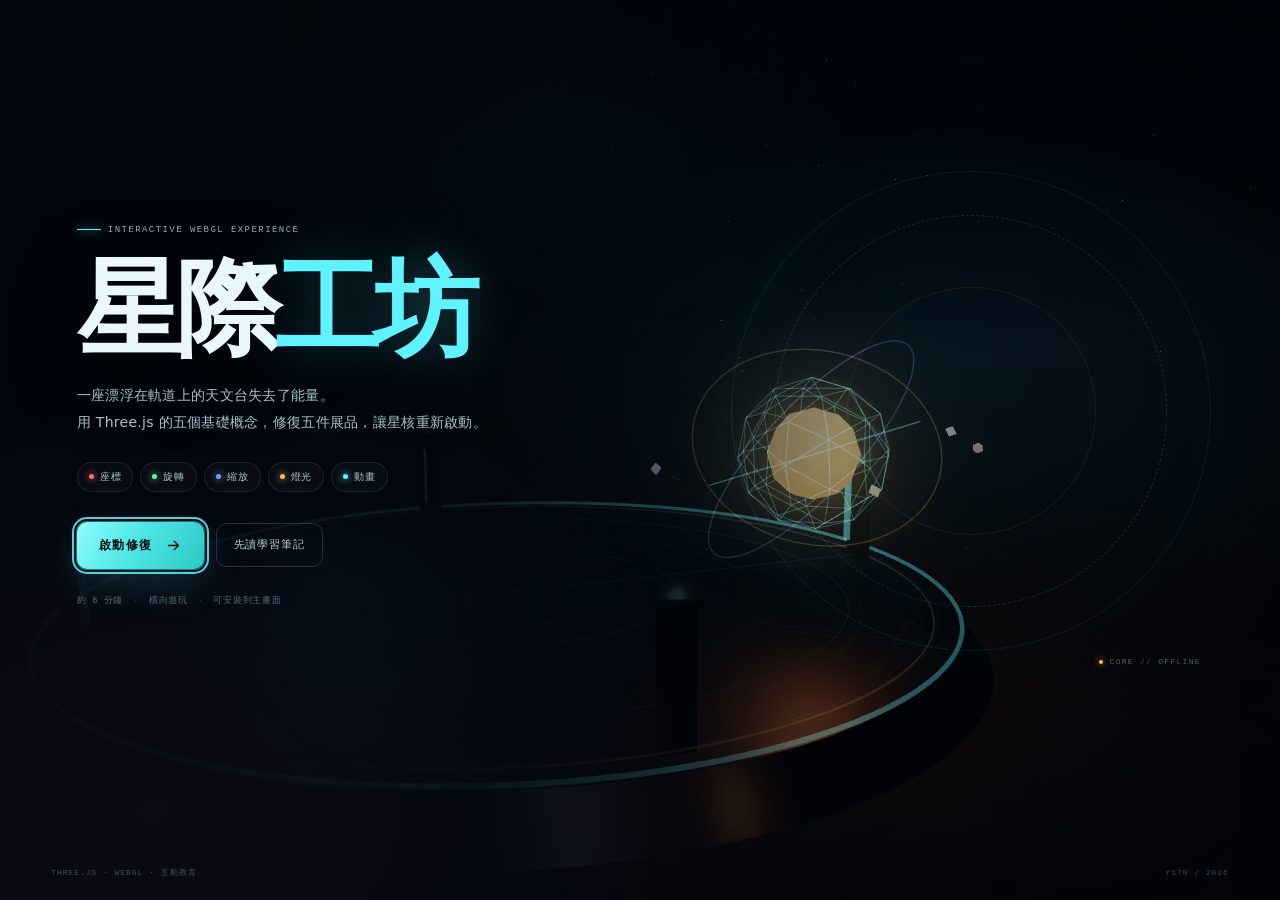
==== index.html @ 24c43111 "feat: deploy Star Forge to AI_GAME" ====
<!DOCTYPE html>
<html lang="zh-Hant">
<head>
  <meta charset="UTF-8" />
  <meta name="viewport" content="width=device-width, initial-scale=1.0, maximum-scale=1.0, user-scalable=no, viewport-fit=cover" />
  <meta name="theme-color" content="#03070e" />
  <meta name="description" content="星際工坊：用 Three.js 修復漂浮天文台的五件展品。一座結合座標、旋轉、縮放、燈光與動畫的 3D 互動教育遊戲。" />
  <meta name="apple-mobile-web-app-capable" content="yes" />
  <meta name="mobile-web-app-capable" content="yes" />
  <meta name="apple-mobile-web-app-status-bar-style" content="black-translucent" />
  <meta name="apple-mobile-web-app-title" content="星際工坊" />
  <meta name="format-detection" content="telephone=no" />
  <title>星際工坊 · Three.js 互動學院</title>
  <link rel="manifest" href="./manifest.webmanifest" />
  <link rel="apple-touch-icon" href="./icons/apple-touch-icon.png" />
  <link rel="icon" href="data:image/svg+xml,%3Csvg xmlns='http://www.w3.org/2000/svg' viewBox='0 0 64 64'%3E%3Cpolygon points='32,4 58,18 58,46 32,60 6,46 6,18' fill='%2307141f' stroke='%235ff3ff' stroke-width='3'/%3E%3Ccircle cx='32' cy='32' r='7' fill='%235ff3ff'/%3E%3C/svg%3E" />
  <link rel="stylesheet" href="./style.css" />
</head>
<body>
  <div id="app">
    <canvas id="scene" aria-label="Three.js 3D 互動場景"></canvas>
    <div class="ambient-vignette" aria-hidden="true"></div>
    <div class="ambient-grid" aria-hidden="true"></div>

    <header class="topbar" id="topbar">
      <div class="brand" aria-label="星際工坊">
        <span class="brand-mark" aria-hidden="true"><i></i><b></b></span>
        <span class="brand-copy">
          <span class="brand-kicker">THREE.JS ACADEMY</span>
          <strong>星際工坊</strong>
        </span>
      </div>

      <ol class="progress" id="progress" aria-label="修復進度"></ol>

      <div class="top-actions">
        <button class="icon-btn fullscreen-btn" id="fullscreenBtn" type="button" aria-label="進入全螢幕">
          <svg viewBox="0 0 24 24" aria-hidden="true"><path d="M8 3H3v5M16 3h5v5M8 21H3v-5M21 16v5h-5"/></svg>
          <span>全螢幕</span>
        </button>
        <button class="icon-btn install-btn" id="installBtn" type="button" aria-label="安裝到主畫面">
          <svg viewBox="0 0 24 24" aria-hidden="true"><path d="M12 3v12M8 11l4 4 4-4M5 20h14"/></svg>
          <span>安裝</span>
        </button>
        <button class="icon-btn" id="notebookBtn" type="button" aria-label="打開學習筆記">
          <svg viewBox="0 0 24 24" aria-hidden="true"><path d="M5 4.8A1.8 1.8 0 0 1 6.8 3H19v18H6.8A1.8 1.8 0 0 1 5 19.2V4.8Z"/><path d="M8 7h7M8 11h7M8 15h4"/></svg>
          <span>學習筆記</span>
        </button>
        <button class="icon-btn" id="soundBtn" type="button" aria-label="關閉音效" aria-pressed="true">
          <svg class="sound-on" viewBox="0 0 24 24" aria-hidden="true"><path d="M4 9.5v5h3.5L12 18V6L7.5 9.5H4Z"/><path d="M15.5 8.5a5 5 0 0 1 0 7M18 6a8.5 8.5 0 0 1 0 12"/></svg>
          <svg class="sound-off" viewBox="0 0 24 24" aria-hidden="true"><path d="M4 9.5v5h3.5L12 18V6L7.5 9.5H4Z"/><path d="m16 9 5 5M21 9l-5 5"/></svg>
          <span>音效</span>
        </button>
      </div>
    </header>

    <main class="hud" id="hud">
      <section class="mission panel" id="missionCard" aria-labelledby="missionTitle">
        <div class="mission-top">
          <span class="eyebrow"><b id="levelNumber">01</b> <i>/ 05</i> · <span id="levelTag">座標</span></span>
          <span class="target-badge" id="targetBadge"><i></i> 全息泊位</span>
        </div>
        <h1 id="missionTitle">星核歸位</h1>
        <p class="mission-objective" id="missionObjective"></p>
        <div class="hint-box">
          <span class="hint-icon" aria-hidden="true">?</span>
          <p id="missionHint"></p>
        </div>
        <div class="mission-extra" id="missionExtra"></div>
        <div class="meter-block">
          <div class="meter-label">
            <span id="meterLabel">泊位對準</span>
            <strong id="meterValue">0%</strong>
          </div>
          <div class="meter" id="meter" role="progressbar" aria-valuemin="0" aria-valuemax="100" aria-valuenow="0" aria-label="關卡進度">
            <span id="meterFill"></span>
          </div>
          <div class="meter-foot">
            <span id="meterFoot">調整右側控制台</span>
            <span class="live-dot"><i></i> LIVE</span>
          </div>
        </div>
      </section>

      <aside class="console panel" id="controlCard" aria-labelledby="consoleTitle">
        <div class="console-head">
          <div>
            <span class="eyebrow">LIVE CONSOLE</span>
            <h2 id="consoleTitle">姿態控制</h2>
          </div>
          <span class="console-status"><i></i> 即時同步</span>
        </div>
        <div class="sliders" id="sliders"></div>
        <div class="level-extra" id="levelExtra"></div>
        <div class="console-foot">
          <button class="text-btn" id="resetLevel" type="button">
            <svg viewBox="0 0 24 24" aria-hidden="true"><path d="M4 10a8 8 0 1 1 2.3 7.1M4 4v6h6"/></svg>
            重設本關
          </button>
          <span class="camera-note">拖曳環視 · 滾輪縮放</span>
          <button class="code-toggle" id="codeToggle" type="button" aria-expanded="false">
            <span>&lt;/&gt;</span> 即時程式碼
          </button>
        </div>
      </aside>

      <div class="code-backdrop" id="codeBackdrop" aria-hidden="true"></div>

      <section class="code-dock" id="codeDock" aria-label="即時 Three.js 程式碼">
        <header>
          <div class="code-title">
            <span class="code-led" aria-hidden="true"></span>
            <span>LIVE CODE</span>
            <em id="codeFile">level-01.js</em>
          </div>
          <div class="code-actions">
            <button class="copy-btn" id="copyCode" type="button" aria-label="複製程式碼">
              <svg viewBox="0 0 24 24" aria-hidden="true"><rect x="8" y="8" width="11" height="11" rx="2"/><path d="M16 8V6a2 2 0 0 0-2-2H6a2 2 0 0 0-2 2v8a2 2 0 0 0 2 2h2"/></svg>
              <span>複製</span>
            </button>
            <button class="copy-btn code-close" id="closeCode" type="button" aria-label="關閉程式碼面板">關閉</button>
          </div>
        </header>
        <pre><code id="codeBlock"></code></pre>
      </section>
    </main>

    <div class="toast" id="toast" role="status" aria-live="polite"></div>

    <div class="overlay intro-overlay" id="introOverlay">
      <div class="intro-grid">
        <div class="intro-copy">
          <span class="eyebrow intro-kicker"><i></i> INTERACTIVE WEBGL EXPERIENCE</span>
          <h1>星際<span>工坊</span></h1>
          <p class="intro-lede">一座漂浮在軌道上的天文台失去了能量。<br />用 Three.js 的五個基礎概念，修復五件展品，讓星核重新啟動。</p>
          <div class="curriculum" aria-label="學習主題">
            <span><i style="--c:#ff6b6b"></i>座標</span>
            <span><i style="--c:#63f5a6"></i>旋轉</span>
            <span><i style="--c:#6f9dff"></i>縮放</span>
            <span><i style="--c:#ffb45c"></i>燈光</span>
            <span><i style="--c:#5ff3ff"></i>動畫</span>
          </div>
          <div class="intro-actions">
            <button class="primary-btn" id="startBtn" type="button">
              <span>啟動修復</span>
              <svg viewBox="0 0 24 24" aria-hidden="true"><path d="M5 12h14M13 6l6 6-6 6"/></svg>
            </button>
            <button class="ghost-btn" id="introNotebookBtn" type="button">先讀學習筆記</button>
            <button class="ghost-btn install-intro" id="installIntroBtn" type="button">安裝到主畫面</button>
          </div>
          <div class="intro-meta">
            <span>約 8 分鐘</span>
            <span>橫向遊玩</span>
            <span>可安裝到主畫面</span>
          </div>
        </div>
        <div class="intro-visual" aria-hidden="true">
          <div class="scan-ring"></div>
          <div class="visual-tag"><i></i> CORE // OFFLINE</div>
        </div>
      </div>
      <footer class="intro-footer">
        <span>THREE.JS · WEBGL · 互動教育</span>
        <span>r170 / 2026</span>
      </footer>
    </div>

    <div class="ios-choice" id="iosChoice" hidden>
      <div class="ios-choice-card panel" role="dialog" aria-modal="true" aria-labelledby="iosChoiceTitle">
        <button class="close-btn ios-choice-close" id="choiceClose" type="button" aria-label="關閉選擇視窗">
          <svg viewBox="0 0 24 24" aria-hidden="true"><path d="m6 6 12 12M18 6 6 18"/></svg>
        </button>
        <span class="eyebrow">iPHONE / iPAD</span>
        <h2 id="iosChoiceTitle">選擇遊玩方式</h2>
        <p class="ios-choice-lede">加入主畫面可獲得全螢幕沉浸體驗；繼續用瀏覽器則會保留 Safari 工具列。</p>

        <div class="ios-choice-options" id="choiceOptions">
          <button class="ios-choice-option primary" id="choiceInstall" type="button">
            <span class="choice-icon" aria-hidden="true">
              <svg viewBox="0 0 24 24"><rect x="4" y="3" width="16" height="18" rx="3"/><path d="M12 8v7M8.5 11.5 12 15l3.5-3.5M8 18h8"/></svg>
            </span>
            <span class="choice-copy"><b>加入主畫面</b><em>全螢幕、沉浸式（推薦）</em></span>
            <span class="choice-arrow" aria-hidden="true">→</span>
          </button>
          <button class="ios-choice-option" id="choiceBrowser" type="button">
            <span class="choice-icon" aria-hidden="true">
              <svg viewBox="0 0 24 24"><rect x="3" y="4" width="18" height="16" rx="3"/><path d="M3 9h18M7 6.5h.01M10 6.5h.01"/></svg>
            </span>
            <span class="choice-copy"><b>繼續用瀏覽器遊玩</b><em>立即開始，但會保留 Safari 工具列</em></span>
            <span class="choice-arrow" aria-hidden="true">→</span>
          </button>
        </div>

        <div class="ios-choice-steps" id="choiceSteps" hidden>
          <h3>加入主畫面 · 3 個步驟</h3>
          <ol>
            <li><span>1</span><p>在 Safari 點「分享」圖示（方框向上箭頭）。</p></li>
            <li><span>2</span><p>在選單中選擇「加入主畫面」。</p></li>
            <li><span>3</span><p>點「加入」，關閉此分頁，從主畫面啟動星際工坊。</p></li>
          </ol>
          <p class="ios-choice-note" id="choiceBrowserNote">從主畫面啟動後就是全螢幕，不會顯示網址列或分頁列。</p>
          <div class="ios-choice-actions">
            <button class="ghost-btn" id="choiceStepsBack" type="button">返回</button>
            <button class="primary-btn" id="choiceBrowserFromSteps" type="button">
              <span>先繼續瀏覽器遊玩</span>
              <svg viewBox="0 0 24 24" aria-hidden="true"><path d="M5 12h14M13 6l6 6-6 6"/></svg>
            </button>
          </div>
        </div>
      </div>
    </div>

    <div class="overlay complete-overlay" id="completeOverlay" hidden>
      <div class="complete-card panel" role="dialog" aria-modal="true" aria-labelledby="completeTitle">
        <div class="complete-top">
          <span class="eyebrow" id="completeEyebrow">EXHIBIT 01 / RESTORED</span>
          <span class="stamp">RESTORED</span>
        </div>
        <div class="complete-icon" aria-hidden="true">
          <svg viewBox="0 0 48 48"><circle cx="24" cy="24" r="20"/><path d="m15 24 6.5 6.5L34 17"/></svg>
        </div>
        <h2 id="completeTitle">星核歸位</h2>
        <p class="complete-summary" id="completeSummary"></p>
        <div class="lesson">
          <span class="eyebrow">你剛剛學會</span>
          <h3 id="lessonTitle"></h3>
          <p id="lessonBody"></p>
          <pre class="lesson-code"><code id="lessonCode"></code></pre>
          <ul class="lesson-points" id="lessonPoints"></ul>
        </div>
        <div class="complete-actions">
          <button class="primary-btn" id="nextLevelBtn" type="button">
            <span>下一關</span>
            <svg viewBox="0 0 24 24" aria-hidden="true"><path d="M5 12h14M13 6l6 6-6 6"/></svg>
          </button>
          <span id="nextHint"></span>
        </div>
      </div>
    </div>

    <div class="overlay finale-overlay" id="finaleOverlay" hidden>
      <div class="finale-grid">
        <div class="finale-copy">
          <span class="eyebrow"><i></i> OBSERVATORY ONLINE</span>
          <h2>天文台<br /><em>重新啟動</em></h2>
          <p>五件展品歸位，星核再次運轉。你已經走過 Three.js 的核心基礎：用數字描述空間，用光線讓它被看見，再用時間讓它活起來。</p>
          <div class="finale-stats">
            <div><b>5 / 5</b><span>展品修復</span></div>
            <div><b id="finaleTime">8:00</b><span>探索用時</span></div>
            <div><b>∞</b><span>延伸可能</span></div>
          </div>
          <ul class="finale-list">
            <li><i style="--c:#ff6b6b"></i><span>座標</span><code>position.set()</code></li>
            <li><i style="--c:#63f5a6"></i><span>旋轉</span><code>rotation.x / y</code></li>
            <li><i style="--c:#6f9dff"></i><span>縮放</span><code>scale.set()</code></li>
            <li><i style="--c:#ffb45c"></i><span>燈光</span><code>intensity</code></li>
            <li><i style="--c:#5ff3ff"></i><span>動畫</span><code>getElapsedTime()</code></li>
          </ul>
          <div class="finale-actions">
            <button class="primary-btn" id="exploreBtn" type="button">
              <span>自由環視</span>
              <svg viewBox="0 0 24 24" aria-hidden="true"><path d="M5 12h14M13 6l6 6-6 6"/></svg>
            </button>
            <button class="ghost-btn" id="finaleNotebookBtn" type="button">打開學習筆記</button>
            <button class="text-btn" id="restartBtn" type="button">重新探索</button>
          </div>
        </div>
        <div class="finale-visual" aria-hidden="true">
          <div class="finale-ring"></div>
          <div class="visual-tag"><i></i> ALL SYSTEMS NOMINAL</div>
        </div>
      </div>
    </div>

    <div class="finale-bar" id="finaleBar" hidden>
      <span><i></i> OBSERVATORY ONLINE</span>
      <div>
        <button class="icon-btn" id="finaleNotebookBtn2" type="button" aria-label="打開學習筆記">
          <svg viewBox="0 0 24 24" aria-hidden="true"><path d="M5 4.8A1.8 1.8 0 0 1 6.8 3H19v18H6.8A1.8 1.8 0 0 1 5 19.2V4.8Z"/><path d="M8 7h7M8 11h7M8 15h4"/></svg>
          <span>學習筆記</span>
        </button>
        <button class="icon-btn" id="finaleRestart" type="button" aria-label="重新探索">
          <svg viewBox="0 0 24 24" aria-hidden="true"><path d="M4 10a8 8 0 1 1 2.3 7.1M4 4v6h6"/></svg>
          <span>重新探索</span>
        </button>
      </div>
    </div>

    <div class="modal-backdrop" id="notebookModal" hidden>
      <section class="notebook" role="dialog" aria-modal="true" aria-labelledby="notebookTitle">
        <header class="notebook-head">
          <div>
            <span class="eyebrow">FIELD NOTES · THREE.JS r170</span>
            <h2 id="notebookTitle">學習筆記</h2>
            <p>五個基礎概念，對應五件展品。改一個數字，整個世界就會回應。</p>
          </div>
          <button class="close-btn" id="closeNotebook" type="button" aria-label="關閉學習筆記">
            <svg viewBox="0 0 24 24" aria-hidden="true"><path d="m6 6 12 12M18 6 6 18"/></svg>
          </button>
        </header>
        <div class="notebook-body">
          <article class="note-card">
            <span class="note-num">01</span>
            <div>
              <h3>場景三件套</h3>
              <p>任何 Three.js 場景都需要三個角色：<b>Scene</b> 是舞台，<b>Camera</b> 是眼睛，<b>Renderer</b> 負責把畫面畫到 canvas。缺一不可。</p>
              <pre><code>const scene = new THREE.Scene();
const camera = new THREE.PerspectiveCamera(45, w / h, 0.1, 100);
const renderer = new THREE.WebGLRenderer({ antialias: true });</code></pre>
            </div>
          </article>
          <article class="note-card">
            <span class="note-num">02</span>
            <div>
              <h3>幾何與材質</h3>
              <p><b>Geometry</b> 決定形狀的頂點，<b>Material</b> 決定表面看起來如何。把兩者交給 <b>Mesh</b>，就得到一個可放進場景的物件。</p>
              <pre><code>const mesh = new THREE.Mesh(
  new THREE.IcosahedronGeometry(1, 0),
  new THREE.MeshStandardMaterial({ color: 0x5ff3ff })
);</code></pre>
            </div>
          </article>
          <article class="note-card">
            <span class="note-num">03</span>
            <div>
              <h3>位置 · 旋轉 · 縮放</h3>
              <p>每個 Object3D 都有 <b>position</b>、<b>rotation</b>、<b>scale</b>。它們都是三分量向量；旋轉的單位是弧度，縮放則是相對倍率。</p>
              <pre><code>mesh.position.set(2, 1.5, -1);
mesh.rotation.y = THREE.MathUtils.degToRad(70);
mesh.scale.set(1.5, 2, 1);</code></pre>
            </div>
          </article>
          <article class="note-card">
            <span class="note-num">04</span>
            <div>
              <h3>光線讓材質被看見</h3>
              <p>StandardMaterial 需要光。環境光提供底光，方向光塑造明暗，點光源與聚光燈則能做出局部氣氛。多盞燈的顏色與強度會相加。</p>
              <pre><code>const key = new THREE.DirectionalLight(0xffe2bd, 2.4);
key.position.set(6, 9, 7);
scene.add(key);

redLight.intensity = 1.75;</code></pre>
            </div>
          </article>
          <article class="note-card">
            <span class="note-num">05</span>
            <div>
              <h3>用時間驅動動畫</h3>
              <p><b>Clock.getElapsedTime()</b> 回傳已經過的時間。把它乘上角速度，再放進 cos / sin，就能得到穩定、不受幀率影響的圓周運動。</p>
              <pre><code>const t = clock.getElapsedTime();
const a = t * 0.55;
probe.position.x = Math.cos(a) * 2.9;
probe.position.z = Math.sin(a) * 2.9;</code></pre>
            </div>
          </article>
          <article class="note-card note-wide">
            <span class="note-num">+</span>
            <div>
              <h3>這座工坊是怎麼做的？</h3>
              <div class="note-columns">
                <p>這是一個純前端作品：Three.js r170 以 ES Module 載入，沒有外部圖片或音效檔。星星、光暈、環境反射都用程式生成；音效則由 Web Audio API 即時合成。</p>
                <p>即時程式碼面板會跟著你的操作更新。試著把某個數字改大，觀察畫面的變化——這正是學習 Three.js 最快的方式。</p>
              </div>
              <div class="note-tags">
                <span>WebGL</span><span>ES Modules</span><span>Web Audio</span><span>Responsive UI</span>
              </div>
            </div>
          </article>
        </div>
        <footer class="notebook-foot">
          <span>星際工坊 · 互動教育實驗</span>
          <span>點右上角 × 關閉</span>
        </footer>
      </section>
    </div>

    <div class="orientation-lock" id="orientationLock" role="dialog" aria-modal="true" aria-labelledby="orientationTitle">
      <div class="orientation-device" aria-hidden="true">
        <span class="orientation-phone"></span>
        <span class="orientation-orbit"></span>
      </div>
      <span class="eyebrow">LANDSCAPE MODE</span>
      <h2 id="orientationTitle">請轉為橫向</h2>
      <p>星際工坊以橫向操作設計。<br />請把裝置轉成橫向，繼續修復天文台。</p>
      <span class="orientation-hint"><b>↻</b> 旋轉裝置</span>
    </div>

    <div class="boot" id="boot">
      <div class="boot-ring" aria-hidden="true"></div>
      <span>正在校準星核…</span>
    </div>

    <noscript>
      <div class="no-js">這個遊戲需要 JavaScript 與 WebGL 才能運作。</div>
    </noscript>
  </div>

  <script type="importmap">
    {
      "imports": {
        "three": "./vendor/three.module.js"
      }
    }
  </script>
  <script type="module" src="./src/main.js"></script>
</body>
</html>
---- style.css ----
:root {
  --bg: #02060c;
  --bg-deep: #010308;
  --ink: #eaf7ff;
  --ink-soft: #c3dce8;
  --muted: #7f9cad;
  --faint: #526c7c;
  --cyan: #5ff3ff;
  --teal: #38d8c2;
  --amber: #ffb45c;
  --red: #ff6b6b;
  --green: #63f5a6;
  --blue: #6f9dff;
  --violet: #b58cff;
  --line: rgba(118, 214, 244, 0.14);
  --line-strong: rgba(118, 214, 244, 0.28);
  --panel: rgba(7, 18, 29, 0.76);
  --panel-solid: rgba(6, 16, 26, 0.94);
  --font: "Segoe UI", "Microsoft JhengHei", "PingFang TC", "Noto Sans TC", system-ui, sans-serif;
  --mono: "Cascadia Code", "SFMono-Regular", "Consolas", "Liberation Mono", monospace;
  --radius: 18px;
  --shadow: 0 26px 80px rgba(0, 0, 0, 0.46), inset 0 1px 0 rgba(255, 255, 255, 0.055);
  --ease: cubic-bezier(0.22, 1, 0.36, 1);
}

* {
  box-sizing: border-box;
}

html,
body {
  width: 100%;
  height: 100%;
  margin: 0;
  overflow: hidden;
  background: var(--bg-deep);
  color: var(--ink);
  font-family: var(--font);
  -webkit-font-smoothing: antialiased;
  text-rendering: optimizeLegibility;
}

body {
  overscroll-behavior: none;
}

button,
input {
  font: inherit;
}

button {
  color: inherit;
  border: 0;
  background: none;
  cursor: pointer;
}

button:focus-visible,
input:focus-visible {
  outline: 2px solid rgba(95, 243, 255, 0.85);
  outline-offset: 3px;
}

[hidden] {
  display: none !important;
}

::selection {
  background: rgba(95, 243, 255, 0.25);
  color: #fff;
}

#app {
  position: relative;
  width: 100%;
  height: 100%;
  isolation: isolate;
}

#scene {
  position: fixed;
  inset: 0;
  display: block;
  width: 100%;
  height: 100%;
  z-index: 0;
  cursor: grab;
  touch-action: none;
}

#scene:active {
  cursor: grabbing;
}

.ambient-vignette {
  position: fixed;
  inset: 0;
  z-index: 2;
  pointer-events: none;
  background:
    radial-gradient(ellipse at 50% 44%, transparent 22%, rgba(1, 3, 8, 0.22) 60%, rgba(1, 3, 8, 0.78) 100%),
    linear-gradient(180deg, rgba(1, 3, 8, 0.6) 0%, transparent 17%, transparent 72%, rgba(1, 3, 8, 0.68) 100%);
}

.ambient-grid {
  position: fixed;
  inset: 0;
  z-index: 3;
  pointer-events: none;
  opacity: 0.28;
  background-image:
    linear-gradient(rgba(95, 243, 255, 0.02) 1px, transparent 1px),
    linear-gradient(90deg, rgba(95, 243, 255, 0.02) 1px, transparent 1px);
  background-size: 64px 64px;
  mask-image: radial-gradient(ellipse at center, transparent 35%, #000 100%);
  -webkit-mask-image: radial-gradient(ellipse at center, transparent 35%, #000 100%);
}

/* ---------- Top bar ---------- */

.topbar {
  position: fixed;
  top: 0;
  left: 0;
  right: 0;
  z-index: 30;
  display: grid;
  grid-template-columns: 1fr auto 1fr;
  align-items: center;
  gap: 24px;
  padding: 22px 34px;
  pointer-events: none;
  opacity: 0;
  transform: translateY(-8px);
  transition: opacity 0.45s var(--ease), transform 0.45s var(--ease);
}

body.is-playing .topbar {
  opacity: 1;
  transform: none;
}

.topbar > * {
  pointer-events: auto;
}

.brand {
  display: flex;
  align-items: center;
  gap: 11px;
  justify-self: start;
  user-select: none;
}

.brand-mark {
  position: relative;
  display: grid;
  width: 38px;
  height: 38px;
  place-items: center;
  background: linear-gradient(145deg, #8efaff 0%, #32c4dc 45%, #11617a 100%);
  clip-path: polygon(50% 0%, 96% 24%, 96% 76%, 50% 100%, 4% 76%, 4% 24%);
  filter: drop-shadow(0 0 18px rgba(95, 243, 255, 0.35));
}

.brand-mark::before {
  content: "";
  position: absolute;
  inset: 2px;
  background: #04111b;
  clip-path: inherit;
}

.brand-mark i {
  position: relative;
  width: 13px;
  height: 13px;
  border: 1px solid var(--cyan);
  transform: rotate(45deg);
  box-shadow: 0 0 12px rgba(95, 243, 255, 0.7);
}

.brand-mark b {
  position: absolute;
  width: 4px;
  height: 4px;
  border-radius: 50%;
  background: #fff;
  box-shadow: 0 0 10px #fff;
}

.brand-copy {
  display: flex;
  flex-direction: column;
  gap: 1px;
}

.brand-kicker {
  color: var(--muted);
  font-family: var(--mono);
  font-size: 8px;
  letter-spacing: 0.2em;
}

.brand-copy strong {
  font-size: 18px;
  font-weight: 650;
  letter-spacing: 0.09em;
}

.progress {
  display: flex;
  align-items: center;
  gap: 0;
  margin: 0;
  padding: 7px 12px;
  list-style: none;
  border: 1px solid var(--line);
  border-radius: 999px;
  background: rgba(4, 13, 22, 0.48);
  box-shadow: inset 0 1px 0 rgba(255, 255, 255, 0.04);
  backdrop-filter: blur(16px);
  -webkit-backdrop-filter: blur(16px);
}

.step {
  display: flex;
  align-items: center;
  gap: 7px;
  padding: 2px 8px;
  color: var(--faint);
  transition: color 0.3s ease;
}

.step:not(:last-child)::after {
  content: "";
  width: 15px;
  height: 1px;
  margin-left: 8px;
  background: rgba(118, 214, 244, 0.14);
}

.step-dot {
  display: grid;
  width: 19px;
  height: 19px;
  place-items: center;
  border: 1px solid rgba(118, 214, 244, 0.22);
  border-radius: 50%;
  font-family: var(--mono);
  font-size: 8px;
  transition: all 0.3s ease;
}

.step-label {
  font-size: 10px;
  letter-spacing: 0.1em;
}

.step.is-active {
  color: var(--ink);
}

.step.is-active .step-dot {
  border-color: var(--cyan);
  color: #041018;
  background: var(--cyan);
  box-shadow: 0 0 16px rgba(95, 243, 255, 0.5);
}

.step.is-done {
  color: var(--ink-soft);
}

.step.is-done .step-dot {
  border-color: rgba(99, 245, 166, 0.55);
  color: var(--green);
  background: rgba(99, 245, 166, 0.12);
  font-size: 0;
}

.step.is-done .step-dot::after {
  content: "✓";
  font-size: 10px;
  font-weight: 700;
}

.top-actions {
  display: flex;
  gap: 8px;
  justify-self: end;
}

.icon-btn {
  display: inline-flex;
  align-items: center;
  gap: 7px;
  height: 36px;
  padding: 0 12px;
  border: 1px solid var(--line);
  border-radius: 10px;
  background: rgba(4, 13, 22, 0.5);
  color: var(--ink-soft);
  font-size: 11px;
  letter-spacing: 0.06em;
  backdrop-filter: blur(14px);
  -webkit-backdrop-filter: blur(14px);
  transition: border-color 0.25s ease, background 0.25s ease, color 0.25s ease, transform 0.25s ease;
}

.icon-btn:hover {
  color: var(--ink);
  border-color: var(--line-strong);
  background: rgba(10, 25, 39, 0.72);
  transform: translateY(-1px);
}

.icon-btn svg {
  width: 16px;
  height: 16px;
  fill: none;
  stroke: currentColor;
  stroke-width: 1.5;
  stroke-linecap: round;
  stroke-linejoin: round;
}

.icon-btn .sound-off {
  display: none;
}

.icon-btn.is-muted .sound-on {
  display: none;
}

.icon-btn.is-muted .sound-off {
  display: block;
}

/* ---------- HUD layout ---------- */

.hud {
  position: fixed;
  inset: 0;
  z-index: 10;
  pointer-events: none;
  opacity: 0;
  visibility: hidden;
  transition: opacity 0.5s var(--ease);
}

body.is-playing .hud {
  opacity: 1;
  visibility: visible;
}

.hud > * {
  pointer-events: auto;
}

.panel {
  position: relative;
  border: 1px solid var(--line);
  border-radius: var(--radius);
  background:
    linear-gradient(150deg, rgba(11, 27, 42, 0.82) 0%, rgba(5, 13, 22, 0.8) 58%, rgba(4, 11, 19, 0.84) 100%);
  box-shadow: var(--shadow);
  backdrop-filter: blur(20px) saturate(1.1);
  -webkit-backdrop-filter: blur(20px) saturate(1.1);
}

.panel::before {
  content: "";
  position: absolute;
  top: -1px;
  left: 18px;
  right: 18px;
  height: 1px;
  background: linear-gradient(90deg, transparent, rgba(95, 243, 255, 0.45), transparent);
  opacity: 0.65;
  pointer-events: none;
}

.mission {
  position: absolute;
  top: 104px;
  left: 32px;
  width: 356px;
  padding: 21px 22px 19px;
  animation: panelIn 0.55s var(--ease) both;
}

.mission.is-switching {
  animation: panelSwap 0.42s var(--ease) both;
}

.mission-top {
  display: flex;
  align-items: center;
  justify-content: space-between;
  gap: 12px;
  margin-bottom: 13px;
}

.eyebrow {
  display: inline-flex;
  align-items: center;
  gap: 7px;
  color: var(--muted);
  font-family: var(--mono);
  font-size: 9px;
  font-weight: 500;
  letter-spacing: 0.16em;
  text-transform: uppercase;
}

.eyebrow b {
  color: var(--cyan);
  font-weight: 600;
}

.eyebrow i {
  color: var(--faint);
  font-style: normal;
}

.target-badge {
  display: inline-flex;
  align-items: center;
  gap: 6px;
  max-width: 155px;
  padding: 4px 8px;
  border: 1px solid rgba(95, 243, 255, 0.18);
  border-radius: 999px;
  color: #b8eff8;
  background: rgba(95, 243, 255, 0.06);
  font-size: 9px;
  letter-spacing: 0.05em;
  white-space: nowrap;
  overflow: hidden;
  text-overflow: ellipsis;
}

.target-badge i {
  width: 5px;
  height: 5px;
  flex: 0 0 auto;
  border-radius: 50%;
  background: var(--cyan);
  box-shadow: 0 0 8px var(--cyan);
}

.mission h1 {
  margin: 0 0 9px;
  font-size: 31px;
  font-weight: 600;
  line-height: 1.12;
  letter-spacing: 0.035em;
}

.mission-objective {
  margin: 0;
  color: var(--ink-soft);
  font-size: 12.5px;
  line-height: 1.65;
}

.hint-box {
  display: flex;
  gap: 9px;
  margin: 15px 0 17px;
  padding: 10px 11px;
  border-left: 1px solid rgba(255, 180, 92, 0.55);
  background: linear-gradient(90deg, rgba(255, 180, 92, 0.07), transparent);
}

.hint-icon {
  display: grid;
  width: 16px;
  height: 16px;
  flex: 0 0 auto;
  place-items: center;
  margin-top: 1px;
  border: 1px solid rgba(255, 180, 92, 0.5);
  border-radius: 50%;
  color: var(--amber);
  font-family: var(--mono);
  font-size: 9px;
}

.hint-box p {
  margin: 0;
  color: #b7cad4;
  font-size: 11px;
  line-height: 1.6;
}

.meter-block {
  padding-top: 13px;
  border-top: 1px solid rgba(118, 214, 244, 0.1);
}

.meter-label {
  display: flex;
  align-items: baseline;
  justify-content: space-between;
  margin-bottom: 8px;
}

.meter-label span {
  color: var(--muted);
  font-size: 10px;
  letter-spacing: 0.12em;
}

.meter-label strong {
  color: var(--cyan);
  font-family: var(--mono);
  font-size: 16px;
  font-weight: 500;
  font-variant-numeric: tabular-nums;
}

.meter {
  position: relative;
  height: 5px;
  overflow: hidden;
  border-radius: 999px;
  background: rgba(255, 255, 255, 0.075);
}

.meter > span {
  display: block;
  width: 0%;
  height: 100%;
  border-radius: inherit;
  background: linear-gradient(90deg, #2d93a8, var(--cyan) 60%, #d8ffff);
  box-shadow: 0 0 14px rgba(95, 243, 255, 0.55);
  transition: width 0.22s var(--ease), background 0.3s ease;
}

.meter.is-complete > span {
  background: linear-gradient(90deg, #2f9f75, var(--green) 60%, #d9ffe9);
  box-shadow: 0 0 18px rgba(99, 245, 166, 0.55);
}

.meter.is-complete + .meter-foot .live-dot {
  color: var(--green);
}

.meter-foot {
  display: flex;
  align-items: center;
  justify-content: space-between;
  gap: 10px;
  margin-top: 8px;
  color: var(--faint);
  font-size: 9px;
  letter-spacing: 0.04em;
}

.live-dot {
  display: inline-flex;
  align-items: center;
  gap: 5px;
  color: var(--faint);
  font-family: var(--mono);
  font-size: 8px;
  letter-spacing: 0.12em;
}

.live-dot i {
  width: 4px;
  height: 4px;
  border-radius: 50%;
  background: var(--cyan);
  box-shadow: 0 0 6px var(--cyan);
  animation: blink 1.8s ease-in-out infinite;
}

/* ---------- Console ---------- */

.console {
  position: absolute;
  top: 104px;
  right: 32px;
  width: 348px;
  max-height: calc(100dvh - 146px);
  padding: 20px 20px 16px;
  overflow-y: auto;
  overflow-x: hidden;
  animation: panelIn 0.55s 0.06s var(--ease) both;
  scrollbar-width: thin;
  scrollbar-color: rgba(95, 243, 255, 0.24) transparent;
}

.console::-webkit-scrollbar {
  width: 4px;
}

.console::-webkit-scrollbar-thumb {
  border-radius: 999px;
  background: rgba(95, 243, 255, 0.24);
}

.console-head {
  display: flex;
  align-items: flex-start;
  justify-content: space-between;
  gap: 12px;
  margin-bottom: 19px;
}

.console-head h2 {
  margin: 5px 0 0;
  font-size: 19px;
  font-weight: 550;
  letter-spacing: 0.08em;
}

.console-status {
  display: inline-flex;
  align-items: center;
  gap: 6px;
  padding: 4px 7px;
  border: 1px solid rgba(99, 245, 166, 0.15);
  border-radius: 999px;
  color: rgba(99, 245, 166, 0.7);
  background: rgba(99, 245, 166, 0.045);
  font-family: var(--mono);
  font-size: 8px;
  letter-spacing: 0.08em;
  white-space: nowrap;
}

.console-status i {
  width: 4px;
  height: 4px;
  border-radius: 50%;
  background: var(--green);
  box-shadow: 0 0 6px var(--green);
}

.sliders {
  display: flex;
  flex-direction: column;
  gap: 18px;
}

.slider-group {
  --c: var(--cyan);
  --pct: 50%;
}

.slider-head {
  display: flex;
  align-items: center;
  justify-content: space-between;
  gap: 12px;
  margin-bottom: 7px;
}

.axis-label {
  display: inline-flex;
  align-items: center;
  gap: 7px;
  color: var(--ink-soft);
  font-size: 11px;
  letter-spacing: 0.06em;
}

.axis-label i {
  display: inline-block;
  width: 5px;
  height: 5px;
  border-radius: 50%;
  background: var(--c);
  box-shadow: 0 0 8px var(--c);
}

.slider-value {
  display: inline-flex;
  align-items: baseline;
  gap: 3px;
  font-family: var(--mono);
  font-size: 12px;
  font-variant-numeric: tabular-nums;
}

.slider-value b {
  color: var(--c);
  font-weight: 500;
}

.slider-value em {
  color: var(--faint);
  font-size: 8px;
  font-style: normal;
}

.slider-control {
  display: grid;
  grid-template-columns: 22px 1fr 22px;
  align-items: center;
  gap: 8px;
}

.nudge {
  display: grid;
  width: 22px;
  height: 22px;
  place-items: center;
  border: 1px solid rgba(118, 214, 244, 0.13);
  border-radius: 6px;
  color: var(--muted);
  background: rgba(255, 255, 255, 0.018);
  font-size: 13px;
  line-height: 1;
  transition: all 0.2s ease;
}

.nudge:hover {
  border-color: var(--line-strong);
  color: var(--ink);
  background: rgba(95, 243, 255, 0.07);
}

.nudge:active {
  transform: scale(0.92);
}

input[type="range"] {
  --c: var(--cyan);
  --pct: 50%;
  width: 100%;
  height: 20px;
  margin: 0;
  padding: 0;
  appearance: none;
  -webkit-appearance: none;
  background: transparent;
  cursor: pointer;
}

input[type="range"]::-webkit-slider-runnable-track {
  width: 100%;
  height: 3px;
  border-radius: 999px;
  background: linear-gradient(
    90deg,
    var(--c) 0%,
    var(--c) var(--pct),
    rgba(255, 255, 255, 0.12) var(--pct),
    rgba(255, 255, 255, 0.12) 100%
  );
}

input[type="range"]::-moz-range-track {
  height: 3px;
  border-radius: 999px;
  background: linear-gradient(
    90deg,
    var(--c) 0%,
    var(--c) var(--pct),
    rgba(255, 255, 255, 0.12) var(--pct),
    rgba(255, 255, 255, 0.12) 100%
  );
}

input[type="range"]::-webkit-slider-thumb {
  width: 15px;
  height: 15px;
  margin-top: -6px;
  appearance: none;
  -webkit-appearance: none;
  border: 2px solid #07131e;
  border-radius: 50%;
  background: var(--c);
  box-shadow: 0 0 0 1px var(--c), 0 0 12px color-mix(in srgb, var(--c) 55%, transparent);
  transition: transform 0.15s ease;
}

input[type="range"]::-moz-range-thumb {
  width: 13px;
  height: 13px;
  border: 2px solid #07131e;
  border-radius: 50%;
  background: var(--c);
  box-shadow: 0 0 0 1px var(--c), 0 0 12px color-mix(in srgb, var(--c) 55%, transparent);
}

input[type="range"]:active::-webkit-slider-thumb {
  transform: scale(1.2);
}

.level-extra {
  margin-top: 18px;
}

.extra-box {
  padding: 12px 13px;
  border: 1px solid rgba(118, 214, 244, 0.1);
  border-radius: 11px;
  background: rgba(255, 255, 255, 0.022);
}

.extra-title {
  display: flex;
  align-items: center;
  justify-content: space-between;
  gap: 10px;
  margin-bottom: 9px;
  color: var(--faint);
  font-family: var(--mono);
  font-size: 8px;
  letter-spacing: 0.12em;
  text-transform: uppercase;
}

.extra-title b {
  color: var(--ink-soft);
  font-weight: 500;
}

.axis-mini {
  display: flex;
  align-items: center;
  gap: 14px;
  color: var(--muted);
  font-family: var(--mono);
  font-size: 9px;
}

.axis-mini span {
  display: inline-flex;
  align-items: center;
  gap: 3px;
}

.axis-mini i {
  width: 13px;
  height: 1px;
  background: var(--c);
}

.axis-mini em {
  color: var(--faint);
  font-style: normal;
}

.dim-list {
  display: flex;
  flex-direction: column;
  gap: 7px;
}

.dim-row {
  display: flex;
  align-items: center;
  justify-content: space-between;
  color: var(--muted);
  font-size: 9.5px;
}

.dim-row b {
  color: var(--ink-soft);
  font-family: var(--mono);
  font-size: 10px;
  font-weight: 500;
  font-variant-numeric: tabular-nums;
}

.color-compare {
  display: grid;
  grid-template-columns: 1fr 1fr;
  gap: 8px;
}

.swatch {
  height: 42px;
  border-radius: 8px;
  background: #222;
  box-shadow: inset 0 0 0 1px rgba(255, 255, 255, 0.16), inset 0 10px 24px rgba(255, 255, 255, 0.12);
  transition: background 0.3s ease;
}

.swatch-label {
  display: flex;
  justify-content: space-between;
  gap: 8px;
  margin-bottom: 6px;
  color: var(--muted);
  font-size: 9px;
  letter-spacing: 0.04em;
}

.swatch-label b {
  color: var(--ink-soft);
  font-weight: 500;
}

.swatch-hex {
  display: block;
  margin-top: 5px;
  color: var(--faint);
  font-family: var(--mono);
  font-size: 8px;
  letter-spacing: 0.06em;
}

.orbit-readout {
  display: grid;
  grid-template-columns: 1fr 1fr;
  gap: 8px;
}

.orbit-cell {
  padding: 8px 9px;
  border: 1px solid rgba(118, 214, 244, 0.08);
  border-radius: 8px;
  background: rgba(0, 0, 0, 0.12);
}

.orbit-cell span {
  display: block;
  margin-bottom: 3px;
  color: var(--faint);
  font-size: 8px;
  letter-spacing: 0.06em;
}

.orbit-cell b {
  color: var(--ink-soft);
  font-family: var(--mono);
  font-size: 11px;
  font-weight: 500;
  font-variant-numeric: tabular-nums;
}

.orbit-cell b em {
  margin-left: 2px;
  color: var(--faint);
  font-size: 7px;
  font-style: normal;
}

.console-foot {
  display: flex;
  align-items: center;
  justify-content: space-between;
  gap: 10px;
  margin-top: 19px;
  padding-top: 13px;
  border-top: 1px solid rgba(118, 214, 244, 0.09);
}

.text-btn {
  display: inline-flex;
  align-items: center;
  gap: 5px;
  padding: 0;
  color: var(--muted);
  font-size: 9.5px;
  letter-spacing: 0.05em;
  transition: color 0.2s ease;
}

.text-btn:hover {
  color: var(--ink);
}

.text-btn svg {
  width: 12px;
  height: 12px;
  fill: none;
  stroke: currentColor;
  stroke-width: 1.5;
  stroke-linecap: round;
  stroke-linejoin: round;
}

.camera-note {
  color: var(--faint);
  font-size: 8px;
  letter-spacing: 0.04em;
}

/* ---------- Code dock ---------- */

.code-dock {
  position: absolute;
  left: 32px;
  bottom: 26px;
  width: 574px;
  max-height: 204px;
  overflow: hidden;
  border: 1px solid rgba(118, 214, 244, 0.14);
  border-radius: 13px;
  background: rgba(2, 9, 15, 0.88);
  box-shadow: 0 18px 50px rgba(0, 0, 0, 0.44), inset 0 1px 0 rgba(255, 255, 255, 0.035);
  backdrop-filter: blur(16px);
  -webkit-backdrop-filter: blur(16px);
  animation: panelIn 0.55s 0.12s var(--ease) both;
}

.code-dock header {
  display: flex;
  align-items: center;
  justify-content: space-between;
  height: 34px;
  padding: 0 11px 0 13px;
  border-bottom: 1px solid rgba(118, 214, 244, 0.09);
  background: rgba(255, 255, 255, 0.015);
}

.code-title {
  display: flex;
  align-items: center;
  gap: 7px;
  font-family: var(--mono);
  font-size: 8px;
  letter-spacing: 0.13em;
  color: var(--faint);
}

.code-title em {
  padding-left: 7px;
  border-left: 1px solid rgba(118, 214, 244, 0.15);
  color: var(--muted);
  font-style: normal;
  letter-spacing: 0.04em;
}

.code-led {
  width: 4px;
  height: 4px;
  border-radius: 50%;
  background: var(--green);
  box-shadow: 0 0 7px var(--green);
}

.code-actions {
  display: flex;
  align-items: center;
  gap: 2px;
}

.copy-btn {
  display: inline-flex;
  align-items: center;
  gap: 5px;
  padding: 4px 6px;
  border-radius: 5px;
  color: var(--faint);
  font-size: 8.5px;
  transition: color 0.2s ease, background 0.2s ease;
}

.copy-btn:hover {
  color: var(--ink-soft);
  background: rgba(255, 255, 255, 0.045);
}

.copy-btn svg {
  width: 11px;
  height: 11px;
  fill: none;
  stroke: currentColor;
  stroke-width: 1.3;
  stroke-linecap: round;
  stroke-linejoin: round;
}

.code-close {
  display: none;
}

.code-dock pre {
  max-height: 168px;
  margin: 0;
  padding: 11px 14px 13px;
  overflow: auto;
  scrollbar-width: thin;
  scrollbar-color: rgba(95, 243, 255, 0.18) transparent;
}

.code-dock code {
  display: block;
  color: #b9d3de;
  font-family: var(--mono);
  font-size: 11px;
  line-height: 1.6;
  white-space: pre;
  tab-size: 2;
}

.tok-com {
  color: #4b6a7b;
}

.tok-str {
  color: #a7e2a0;
}

.tok-key {
  color: #ff9c6b;
}

.tok-num {
  color: #ffd37c;
}

.tok-fn {
  color: #75d8ff;
}

.tok-prop {
  color: #c7b3ff;
}

.code-dock code .tok-com,
.lesson-code code .tok-com {
  color: #4b6a7b;
}

.code-dock code .tok-str,
.lesson-code code .tok-str {
  color: #a7e2a0;
}

.code-dock code .tok-key,
.lesson-code code .tok-key {
  color: #ff9c6b;
}

.code-dock code .tok-num,
.lesson-code code .tok-num {
  color: #ffd37c;
}

.code-dock code .tok-fn,
.lesson-code code .tok-fn {
  color: #75d8ff;
}

.code-dock code .tok-prop,
.lesson-code code .tok-prop {
  color: #c7b3ff;
}

.code-toggle {
  display: none;
}

/* ---------- Toast ---------- */

.toast {
  position: fixed;
  left: 50%;
  bottom: 26px;
  z-index: 58;
  max-width: min(420px, 88vw);
  padding: 9px 15px;
  border: 1px solid var(--line-strong);
  border-radius: 999px;
  background: rgba(4, 14, 23, 0.92);
  color: var(--ink-soft);
  font-size: 10.5px;
  letter-spacing: 0.03em;
  text-align: center;
  opacity: 0;
  pointer-events: none;
  transform: translate(-50%, 8px);
  transition: opacity 0.25s ease, transform 0.25s var(--ease);
  backdrop-filter: blur(16px);
}

.toast.is-visible {
  opacity: 1;
  transform: translate(-50%, 0);
}

.toast.is-elevated {
  z-index: 70;
}

/* ---------- Overlays ---------- */

.overlay {
  position: fixed;
  inset: 0;
  z-index: 60;
  overflow-y: auto;
  animation: overlayIn 0.45s var(--ease) both;
}

.overlay.is-leaving {
  animation: overlayOut 0.34s ease both;
}

.intro-overlay {
  background:
    radial-gradient(ellipse at 74% 42%, rgba(23, 110, 128, 0.13), transparent 34%),
    radial-gradient(ellipse at 12% 90%, rgba(91, 46, 103, 0.1), transparent 38%),
    linear-gradient(90deg, rgba(2, 6, 12, 0.96) 0%, rgba(2, 7, 13, 0.88) 37%, rgba(2, 7, 13, 0.34) 66%, rgba(2, 6, 12, 0.52) 100%);
}

.intro-grid {
  display: grid;
  grid-template-columns: 1.05fr 0.95fr;
  align-items: center;
  width: min(1280px, 92vw);
  min-height: calc(100dvh - 96px);
  margin: 0 auto;
  padding: 38px 0 20px;
}

.intro-copy {
  max-width: 620px;
  padding-left: 2vw;
}

.intro-kicker {
  margin-bottom: 26px;
  color: #8fb3c2;
}

.intro-kicker i {
  width: 24px;
  height: 1px;
  background: var(--cyan);
  box-shadow: 0 0 8px var(--cyan);
}

.intro-copy h1 {
  margin: 0 0 24px;
  font-size: clamp(62px, 8.2vw, 118px);
  font-weight: 600;
  line-height: 0.93;
  letter-spacing: -0.055em;
  text-shadow: 0 20px 80px rgba(0, 0, 0, 0.4);
}

.intro-copy h1 span {
  color: var(--cyan);
  text-shadow: 0 0 50px rgba(95, 243, 255, 0.28);
}

.intro-lede {
  max-width: 520px;
  margin: 0 0 26px;
  color: #a8c0cc;
  font-size: 14px;
  line-height: 1.9;
  letter-spacing: 0.02em;
}

.curriculum {
  display: flex;
  flex-wrap: wrap;
  gap: 7px;
  margin-bottom: 30px;
}

.curriculum span {
  display: inline-flex;
  align-items: center;
  gap: 6px;
  padding: 7px 11px;
  border: 1px solid rgba(118, 214, 244, 0.13);
  border-radius: 999px;
  background: rgba(255, 255, 255, 0.022);
  color: #a9c3cf;
  font-size: 10px;
  letter-spacing: 0.08em;
}

.curriculum i {
  width: 5px;
  height: 5px;
  border-radius: 50%;
  background: var(--c);
  box-shadow: 0 0 7px var(--c);
}

.intro-actions,
.finale-actions {
  display: flex;
  flex-wrap: wrap;
  align-items: center;
  gap: 12px;
}

.primary-btn {
  position: relative;
  display: inline-flex;
  align-items: center;
  justify-content: center;
  gap: 12px;
  min-height: 47px;
  padding: 0 22px;
  overflow: hidden;
  border-radius: 10px;
  background: linear-gradient(120deg, #8ffcff 0%, #4de7e4 46%, #2dc7c6 100%);
  color: #031016;
  font-size: 12px;
  font-weight: 700;
  letter-spacing: 0.12em;
  box-shadow: 0 0 0 1px rgba(95, 243, 255, 0.4), 0 14px 38px rgba(45, 199, 198, 0.2);
  transition: transform 0.25s var(--ease), box-shadow 0.25s ease, filter 0.25s ease;
}

.primary-btn::before {
  content: "";
  position: absolute;
  inset: 0;
  background: linear-gradient(100deg, transparent 20%, rgba(255, 255, 255, 0.42) 47%, transparent 72%);
  transform: translateX(-120%);
  transition: transform 0.55s ease;
}

.primary-btn:hover {
  transform: translateY(-2px);
  filter: brightness(1.06);
  box-shadow: 0 0 0 1px rgba(95, 243, 255, 0.55), 0 18px 44px rgba(45, 199, 198, 0.3);
}

.primary-btn:hover::before {
  transform: translateX(120%);
}

.primary-btn:active {
  transform: translateY(0) scale(0.985);
}

.primary-btn svg {
  width: 17px;
  height: 17px;
  fill: none;
  stroke: currentColor;
  stroke-width: 1.8;
  stroke-linecap: round;
  stroke-linejoin: round;
}

.ghost-btn {
  min-height: 44px;
  padding: 0 17px;
  border: 1px solid rgba(118, 214, 244, 0.2);
  border-radius: 10px;
  color: #b6ced9;
  font-size: 10.5px;
  letter-spacing: 0.08em;
  transition: all 0.25s ease;
}

.ghost-btn:hover {
  border-color: var(--line-strong);
  color: var(--ink);
  background: rgba(95, 243, 255, 0.055);
}

.intro-meta {
  display: flex;
  flex-wrap: wrap;
  gap: 0;
  margin-top: 26px;
  color: var(--faint);
  font-family: var(--mono);
  font-size: 8.5px;
  letter-spacing: 0.08em;
}

.intro-meta span:not(:last-child)::after {
  content: "·";
  margin: 0 10px;
  color: rgba(118, 214, 244, 0.3);
}

.intro-visual {
  position: relative;
  height: min(66vh, 620px);
  pointer-events: none;
}

.scan-ring {
  position: absolute;
  top: 50%;
  left: 54%;
  width: min(38vw, 480px);
  height: min(38vw, 480px);
  border: 1px solid rgba(95, 243, 255, 0.09);
  border-radius: 50%;
  transform: translate(-50%, -50%);
  box-shadow: 0 0 80px rgba(95, 243, 255, 0.025), inset 0 0 80px rgba(95, 243, 255, 0.018);
}

.scan-ring::before,
.scan-ring::after {
  content: "";
  position: absolute;
  border-radius: 50%;
}

.scan-ring::before {
  inset: 9%;
  border: 1px dashed rgba(95, 243, 255, 0.16);
  animation: spin 44s linear infinite;
}

.scan-ring::after {
  inset: 24%;
  border: 1px solid rgba(255, 180, 92, 0.09);
}

.visual-tag {
  position: absolute;
  right: 5%;
  bottom: 7%;
  display: flex;
  align-items: center;
  gap: 7px;
  color: rgba(127, 156, 173, 0.6);
  font-family: var(--mono);
  font-size: 8px;
  letter-spacing: 0.16em;
}

.visual-tag i {
  width: 4px;
  height: 4px;
  border-radius: 50%;
  background: var(--amber);
  box-shadow: 0 0 7px var(--amber);
}

.intro-footer {
  position: absolute;
  right: 4vw;
  bottom: 22px;
  left: 4vw;
  display: flex;
  align-items: center;
  justify-content: space-between;
  color: rgba(82, 108, 124, 0.7);
  font-family: var(--mono);
  font-size: 8px;
  letter-spacing: 0.12em;
}

/* ---------- Complete overlay ---------- */

.complete-overlay {
  display: grid;
  place-items: center;
  padding: 28px;
  background: radial-gradient(ellipse at 50% 45%, rgba(3, 13, 21, 0.7), rgba(1, 4, 8, 0.9));
  backdrop-filter: blur(9px);
  -webkit-backdrop-filter: blur(9px);
}

.complete-card {
  width: min(580px, 94vw);
  max-height: 90dvh;
  padding: 25px 30px 28px;
  overflow-y: auto;
  border-color: rgba(99, 245, 166, 0.18);
  animation: cardIn 0.5s var(--ease) both;
  scrollbar-width: thin;
}

.complete-card::before {
  background: linear-gradient(90deg, transparent, rgba(99, 245, 166, 0.55), transparent);
}

.complete-top {
  display: flex;
  align-items: center;
  justify-content: space-between;
  gap: 12px;
}

.stamp {
  padding: 4px 8px;
  border: 1px solid rgba(99, 245, 166, 0.3);
  border-radius: 3px;
  color: rgba(99, 245, 166, 0.75);
  font-family: var(--mono);
  font-size: 7px;
  letter-spacing: 0.18em;
  transform: rotate(-2deg);
}

.complete-icon {
  display: grid;
  width: 64px;
  height: 64px;
  place-items: center;
  margin: 20px 0 16px;
  border: 1px solid rgba(99, 245, 166, 0.22);
  border-radius: 50%;
  background: radial-gradient(circle, rgba(99, 245, 166, 0.14), transparent 67%);
  box-shadow: 0 0 36px rgba(99, 245, 166, 0.09);
}

.complete-icon svg {
  width: 36px;
  height: 36px;
  fill: none;
  stroke: var(--green);
  stroke-width: 1.4;
  stroke-linecap: round;
  stroke-linejoin: round;
}

.complete-card h2 {
  margin: 0 0 8px;
  font-size: 32px;
  font-weight: 600;
  letter-spacing: 0.04em;
}

.complete-summary {
  margin: 0 0 20px;
  color: #a9c1cc;
  font-size: 12.5px;
  line-height: 1.7;
}

.lesson {
  padding: 16px 17px;
  border: 1px solid rgba(118, 214, 244, 0.11);
  border-radius: 12px;
  background: rgba(0, 0, 0, 0.18);
}

.lesson h3 {
  margin: 7px 0 5px;
  font-size: 15px;
  font-weight: 550;
  letter-spacing: 0.035em;
}

.lesson > p {
  margin: 0 0 12px;
  color: #94adb9;
  font-size: 11px;
  line-height: 1.65;
}

.lesson-code {
  margin: 0;
  padding: 11px 12px;
  overflow-x: auto;
  border: 1px solid rgba(118, 214, 244, 0.09);
  border-radius: 8px;
  background: rgba(1, 6, 11, 0.55);
  scrollbar-width: thin;
}

.lesson-code code {
  color: #b9d3de;
  font-family: var(--mono);
  font-size: 10.5px;
  line-height: 1.6;
  white-space: pre;
}

.lesson-points {
  display: flex;
  flex-direction: column;
  gap: 5px;
  margin: 12px 0 0;
  padding: 0;
  list-style: none;
}

.lesson-points li {
  position: relative;
  padding-left: 13px;
  color: #8da6b2;
  font-size: 10.5px;
  line-height: 1.5;
}

.lesson-points li::before {
  content: "";
  position: absolute;
  top: 6px;
  left: 0;
  width: 4px;
  height: 4px;
  border-radius: 50%;
  background: var(--cyan);
}

.complete-actions {
  display: flex;
  align-items: center;
  gap: 14px;
  margin-top: 21px;
}

.complete-actions .primary-btn {
  min-height: 43px;
  padding: 0 18px;
  font-size: 11px;
}

.complete-actions > span {
  color: var(--faint);
  font-size: 9px;
  letter-spacing: 0.04em;
}

/* ---------- Finale ---------- */

.finale-overlay {
  background:
    radial-gradient(ellipse at 70% 48%, rgba(25, 118, 128, 0.13), transparent 32%),
    radial-gradient(ellipse at 20% 75%, rgba(133, 66, 35, 0.1), transparent 34%),
    linear-gradient(90deg, rgba(2, 6, 12, 0.97) 0%, rgba(2, 7, 13, 0.9) 40%, rgba(2, 7, 13, 0.3) 72%, rgba(2, 6, 12, 0.42) 100%);
}

.finale-grid {
  display: grid;
  grid-template-columns: 1fr 1fr;
  align-items: center;
  width: min(1280px, 92vw);
  min-height: 100dvh;
  margin: 0 auto;
  padding: 32px 0;
}

.finale-copy {
  max-width: 620px;
  padding-left: 2vw;
}

.finale-copy > .eyebrow {
  margin-bottom: 24px;
}

.finale-copy > .eyebrow i {
  width: 24px;
  height: 1px;
  background: var(--green);
  box-shadow: 0 0 9px var(--green);
}

.finale-copy h2 {
  margin: 0 0 22px;
  font-size: clamp(48px, 5.7vw, 82px);
  font-weight: 600;
  line-height: 1;
  letter-spacing: -0.04em;
}

.finale-copy h2 em {
  color: var(--green);
  font-style: normal;
  text-shadow: 0 0 50px rgba(99, 245, 166, 0.2);
}

.finale-copy > p {
  max-width: 520px;
  margin: 0 0 22px;
  color: #a4bdc9;
  font-size: 12.5px;
  line-height: 1.85;
}

.finale-stats {
  display: flex;
  gap: 0;
  margin-bottom: 22px;
}

.finale-stats > div {
  display: flex;
  flex-direction: column;
  gap: 3px;
  padding: 0 22px;
  border-left: 1px solid rgba(118, 214, 244, 0.13);
}

.finale-stats > div:first-child {
  padding-left: 0;
  border-left: 0;
}

.finale-stats b {
  color: var(--cyan);
  font-family: var(--mono);
  font-size: 19px;
  font-weight: 500;
  font-variant-numeric: tabular-nums;
}

.finale-stats span {
  color: var(--faint);
  font-size: 8px;
  letter-spacing: 0.08em;
}

.finale-list {
  display: grid;
  grid-template-columns: 1fr 1fr;
  gap: 6px 16px;
  margin: 0 0 26px;
  padding: 0;
  list-style: none;
}

.finale-list li {
  display: flex;
  align-items: center;
  gap: 7px;
  color: #94adb9;
  font-size: 9px;
}

.finale-list i {
  width: 4px;
  height: 4px;
  border-radius: 50%;
  background: var(--c);
  box-shadow: 0 0 6px var(--c);
}

.finale-list span {
  width: 38px;
  letter-spacing: 0.06em;
}

.finale-list code {
  color: var(--faint);
  font-family: var(--mono);
  font-size: 8px;
}

.finale-actions {
  max-width: 520px;
}

.finale-actions .text-btn {
  color: var(--faint);
  font-size: 9px;
}

.finale-visual {
  position: relative;
  height: min(68vh, 680px);
  pointer-events: none;
}

.finale-ring {
  position: absolute;
  top: 50%;
  left: 54%;
  width: min(40vw, 540px);
  height: min(40vw, 540px);
  border: 1px dashed rgba(99, 245, 166, 0.1);
  border-radius: 50%;
  transform: translate(-50%, -50%);
  animation: spin 70s linear infinite;
}

.finale-ring::before {
  content: "";
  position: absolute;
  inset: 12%;
  border: 1px solid rgba(95, 243, 255, 0.08);
  border-radius: 50%;
}

.finale-bar {
  position: fixed;
  right: 24px;
  bottom: 20px;
  left: 24px;
  z-index: 28;
  display: flex;
  align-items: center;
  justify-content: space-between;
  gap: 16px;
  padding: 10px 12px 10px 17px;
  border: 1px solid var(--line);
  border-radius: 13px;
  background: rgba(4, 13, 22, 0.72);
  box-shadow: var(--shadow);
  backdrop-filter: blur(18px);
  -webkit-backdrop-filter: blur(18px);
  animation: panelIn 0.5s var(--ease) both;
}

.finale-bar > span {
  display: flex;
  align-items: center;
  gap: 8px;
  color: var(--muted);
  font-family: var(--mono);
  font-size: 8px;
  letter-spacing: 0.14em;
}

.finale-bar > span i {
  width: 4px;
  height: 4px;
  border-radius: 50%;
  background: var(--green);
  box-shadow: 0 0 7px var(--green);
  animation: blink 2s ease-in-out infinite;
}

.finale-bar > div {
  display: flex;
  gap: 7px;
}

/* ---------- Notebook ---------- */

.modal-backdrop {
  position: fixed;
  inset: 0;
  z-index: 80;
  display: grid;
  padding: 24px;
  place-items: center;
  background: rgba(1, 4, 9, 0.74);
  backdrop-filter: blur(8px);
  -webkit-backdrop-filter: blur(8px);
  animation: overlayIn 0.25s ease both;
}

.notebook {
  display: flex;
  width: min(900px, 96vw);
  max-height: 88dvh;
  flex-direction: column;
  overflow: hidden;
  border: 1px solid var(--line);
  border-radius: 18px;
  background:
    linear-gradient(155deg, rgba(10, 25, 39, 0.97), rgba(4, 11, 19, 0.98) 62%);
  box-shadow: 0 40px 120px rgba(0, 0, 0, 0.65), inset 0 1px 0 rgba(255, 255, 255, 0.05);
  animation: cardIn 0.35s var(--ease) both;
}

.notebook-head {
  display: flex;
  align-items: flex-start;
  justify-content: space-between;
  gap: 20px;
  padding: 24px 27px 19px;
  border-bottom: 1px solid rgba(118, 214, 244, 0.1);
}

.notebook-head h2 {
  margin: 7px 0 6px;
  font-size: 27px;
  font-weight: 600;
  letter-spacing: 0.05em;
}

.notebook-head p {
  margin: 0;
  color: var(--muted);
  font-size: 10.5px;
  line-height: 1.6;
}

.close-btn {
  display: grid;
  width: 34px;
  height: 34px;
  flex: 0 0 auto;
  place-items: center;
  border: 1px solid var(--line);
  border-radius: 9px;
  color: var(--muted);
  background: rgba(255, 255, 255, 0.02);
  transition: all 0.2s ease;
}

.close-btn:hover {
  border-color: var(--line-strong);
  color: var(--ink);
  background: rgba(95, 243, 255, 0.06);
}

.close-btn svg {
  width: 15px;
  height: 15px;
  fill: none;
  stroke: currentColor;
  stroke-width: 1.6;
  stroke-linecap: round;
}

.notebook-body {
  display: grid;
  grid-template-columns: 1fr 1fr;
  gap: 10px;
  padding: 19px 27px 24px;
  overflow-y: auto;
  scrollbar-width: thin;
  scrollbar-color: rgba(95, 243, 255, 0.2) transparent;
}

.note-card {
  display: flex;
  gap: 13px;
  padding: 15px 16px;
  border: 1px solid rgba(118, 214, 244, 0.1);
  border-radius: 11px;
  background: rgba(255, 255, 255, 0.018);
}

.note-card.note-wide {
  grid-column: 1 / -1;
}

.note-num {
  flex: 0 0 auto;
  color: var(--cyan);
  font-family: var(--mono);
  font-size: 10px;
  letter-spacing: 0.06em;
}

.note-card h3 {
  margin: 0 0 6px;
  font-size: 13.5px;
  font-weight: 550;
  letter-spacing: 0.03em;
}

.note-card p {
  margin: 0 0 10px;
  color: #8fa8b4;
  font-size: 10px;
  line-height: 1.65;
}

.note-card p b {
  color: #c3dae4;
  font-weight: 550;
}

.note-card pre {
  margin: 0;
  padding: 9px 10px;
  overflow-x: auto;
  border: 1px solid rgba(118, 214, 244, 0.08);
  border-radius: 7px;
  background: rgba(1, 6, 11, 0.5);
  scrollbar-width: thin;
}

.note-card code {
  color: #b4cfda;
  font-family: var(--mono);
  font-size: 9px;
  line-height: 1.55;
  white-space: pre;
}

.note-columns {
  display: grid;
  grid-template-columns: 1fr 1fr;
  gap: 16px;
}

.note-tags {
  display: flex;
  flex-wrap: wrap;
  gap: 6px;
  margin-top: 12px;
}

.note-tags span {
  padding: 4px 8px;
  border: 1px solid rgba(118, 214, 244, 0.12);
  border-radius: 999px;
  color: var(--muted);
  font-family: var(--mono);
  font-size: 7.5px;
  letter-spacing: 0.08em;
}

.notebook-foot {
  display: flex;
  align-items: center;
  justify-content: space-between;
  padding: 11px 27px;
  border-top: 1px solid rgba(118, 214, 244, 0.08);
  color: var(--faint);
  font-family: var(--mono);
  font-size: 8px;
  letter-spacing: 0.08em;
}

/* ---------- Boot / fallback ---------- */

.boot {
  position: fixed;
  inset: 0;
  z-index: 200;
  display: flex;
  flex-direction: column;
  align-items: center;
  justify-content: center;
  gap: 18px;
  background: var(--bg-deep);
  color: var(--muted);
  font-family: var(--mono);
  font-size: 9px;
  letter-spacing: 0.16em;
  transition: opacity 0.55s ease, visibility 0.55s ease;
}

.boot.is-hidden {
  opacity: 0;
  visibility: hidden;
}

.boot-ring {
  width: 44px;
  height: 44px;
  border: 1px solid rgba(95, 243, 255, 0.14);
  border-top-color: var(--cyan);
  border-radius: 50%;
  animation: spin 1.1s linear infinite;
  box-shadow: 0 0 30px rgba(95, 243, 255, 0.08);
}

.no-js,
.webgl-error {
  position: fixed;
  inset: 0;
  z-index: 300;
  display: grid;
  padding: 32px;
  place-items: center;
  background: #02060c;
  color: var(--ink-soft);
  font-size: 14px;
  text-align: center;
}

/* ---------- Animations ---------- */

@keyframes spin {
  to { transform: rotate(360deg); }
}

@keyframes blink {
  0%, 100% { opacity: 1; }
  50% { opacity: 0.25; }
}

@keyframes panelIn {
  from { opacity: 0; transform: translateY(10px); }
  to { opacity: 1; transform: none; }
}

@keyframes panelSwap {
  0% { opacity: 1; transform: none; }
  35% { opacity: 0; transform: translateY(5px); }
  100% { opacity: 1; transform: none; }
}

@keyframes overlayIn {
  from { opacity: 0; }
  to { opacity: 1; }
}

@keyframes overlayOut {
  from { opacity: 1; }
  to { opacity: 0; }
}

@keyframes cardIn {
  from { opacity: 0; transform: translateY(14px) scale(0.985); }
  to { opacity: 1; transform: none; }
}

/* ---------- Responsive ---------- */

@media (max-width: 1240px) {
  .topbar {
    padding: 19px 24px;
  }

  .mission {
    top: 94px;
    left: 24px;
    width: 326px;
  }

  .console {
    top: 94px;
    right: 24px;
    width: 322px;
    max-height: calc(100dvh - 132px);
  }

  .code-dock {
    left: 24px;
    bottom: 22px;
    width: 500px;
  }

  .code-dock code {
    font-size: 10.5px;
  }

  .intro-copy,
  .finale-copy {
    padding-left: 0;
  }
}

@media (max-width: 1080px) {
  .progress .step-label {
    display: none;
  }

  .step {
    padding: 2px 6px;
  }

  .step:not(:last-child)::after {
    width: 10px;
    margin-left: 5px;
  }

  .mission {
    width: 302px;
    padding: 19px 19px 17px;
  }

  .console {
    width: 296px;
    padding: 18px 17px 15px;
  }

  .mission h1 {
    font-size: 27px;
  }

  .code-dock {
    width: 430px;
  }

  .intro-copy h1 {
    font-size: clamp(58px, 8vw, 90px);
  }
}

@media (max-width: 920px) {
  .code-dock {
    display: none;
  }

  .code-toggle {
    display: none;
    align-items: center;
    gap: 5px;
    padding: 4px 7px;
    border: 1px solid var(--line-strong);
    border-radius: 6px;
    background: rgba(95, 243, 255, 0.06);
    color: var(--ink-soft);
    font-family: var(--mono);
    font-size: 8px;
    letter-spacing: 0.04em;
    white-space: nowrap;
  }

  .code-toggle span {
    color: var(--cyan);
  }

  body.is-playing .code-toggle {
    display: inline-flex;
  }

  body.code-open .code-dock {
    position: fixed;
    right: 16px;
    bottom: 16px;
    left: 16px;
    z-index: 46;
    display: block;
    width: auto;
    max-height: 46dvh;
    transform: none;
    animation: cardIn 0.3s var(--ease) both;
  }

  body.code-open .code-dock pre {
    max-height: calc(46dvh - 34px);
  }

  body.code-open .code-toggle {
    opacity: 0;
    pointer-events: none;
  }

  .code-close {
    display: inline-flex;
  }

  .intro-grid,
  .finale-grid {
    grid-template-columns: 1fr;
    width: min(640px, 90vw);
    min-height: auto;
    padding-top: 80px;
    padding-bottom: 80px;
  }

  .intro-visual,
  .finale-visual {
    display: none;
  }

  .intro-overlay,
  .finale-overlay {
    background:
      radial-gradient(ellipse at 50% 18%, rgba(23, 110, 128, 0.13), transparent 38%),
      linear-gradient(180deg, rgba(2, 6, 12, 0.91), rgba(2, 7, 13, 0.97));
  }

  .intro-footer {
    display: none;
  }

  .finale-grid {
    padding-top: 60px;
  }

  .finale-copy {
    max-width: 600px;
  }

  .finale-stats {
    flex-wrap: wrap;
  }
}

@media (max-width: 920px) {
  .topbar {
    grid-template-columns: 1fr auto;
    padding: 12px 14px;
    gap: 10px;
  }

  .brand-mark {
    width: 31px;
    height: 31px;
  }

  .brand-copy strong {
    font-size: 15px;
  }

  .brand-kicker {
    font-size: 7px;
  }

  .progress {
    display: none;
  }

  .top-actions {
    gap: 6px;
  }

  .icon-btn {
    width: 34px;
    height: 34px;
    padding: 0;
    justify-content: center;
  }

  .icon-btn span {
    display: none;
  }

  .mission {
    top: 62px;
    right: 12px;
    left: 12px;
    width: auto;
    padding: 12px 14px 11px;
    border-radius: 14px;
  }

  .mission-top {
    margin-bottom: 7px;
  }

  .mission h1 {
    margin-bottom: 4px;
    font-size: 22px;
  }

  .mission-objective {
    display: -webkit-box;
    overflow: hidden;
    font-size: 11px;
    line-height: 1.45;
    -webkit-box-orient: vertical;
    -webkit-line-clamp: 2;
  }

  .hint-box {
    display: flex;
    margin: 8px 0 9px;
    padding: 5px 7px;
  }

  .hint-icon {
    width: 14px;
    height: 14px;
    font-size: 8px;
  }

  .hint-box p {
    display: -webkit-box;
    overflow: hidden;
    font-size: 9px;
    line-height: 1.45;
    -webkit-box-orient: vertical;
    -webkit-line-clamp: 2;
  }

  .meter-block {
    padding-top: 8px;
  }

  .meter-label {
    margin-bottom: 5px;
  }

  .meter-label strong {
    font-size: 14px;
  }

  .meter-foot {
    margin-top: 6px;
    font-size: 8px;
  }

  .console {
    top: auto;
    right: 10px;
    bottom: 10px;
    left: 10px;
    width: auto;
    max-height: 36dvh;
    padding: 11px 14px 10px;
    border-radius: 15px;
  }

  .console-head {
    display: none;
  }

  .console-status {
    display: none;
  }

  .sliders {
    gap: 8px;
  }

  .slider-head {
    margin-bottom: 3px;
  }

  .slider-group {
    min-height: 38px;
  }

  input[type="range"] {
    height: 16px;
  }

  .level-extra {
    display: none;
    margin-top: 9px;
  }

  body[data-level="light"] .level-extra {
    display: block;
  }

  .extra-title {
    display: none;
  }

  .swatch-label {
    margin-bottom: 4px;
    font-size: 8.5px;
  }

  .swatch {
    height: 30px;
  }

  .swatch-hex {
    display: none;
  }

  .console-foot {
    margin-top: 9px;
    padding-top: 8px;
  }

  .camera-note {
    display: none;
  }

  .code-toggle {
    font-size: 8.5px;
  }

  body.code-open .code-dock {
    right: 8px;
    bottom: 8px;
    left: 8px;
    max-height: 50dvh;
  }

  body.code-open .code-dock pre {
    max-height: calc(50dvh - 34px);
  }

  .toast {
    bottom: calc(36dvh + 16px);
    font-size: 9.5px;
  }

  .intro-grid {
    width: 88vw;
    min-height: 100dvh;
    align-content: center;
    padding-top: 62px;
    padding-bottom: 42px;
  }

  .intro-kicker {
    margin-bottom: 20px;
    font-size: 7.5px;
  }

  .intro-copy h1 {
    margin-bottom: 19px;
    font-size: clamp(54px, 15vw, 76px);
  }

  .intro-lede {
    margin-bottom: 20px;
    font-size: 12px;
    line-height: 1.75;
  }

  .curriculum {
    margin-bottom: 24px;
    gap: 5px;
  }

  .curriculum span {
    padding: 6px 9px;
    font-size: 9px;
  }

  .intro-actions,
  .finale-actions {
    gap: 9px;
  }

  .primary-btn {
    min-height: 44px;
    padding: 0 18px;
    font-size: 11px;
  }

  .ghost-btn {
    min-height: 42px;
    padding: 0 13px;
    font-size: 9.5px;
  }

  .intro-meta {
    margin-top: 19px;
    font-size: 7.5px;
  }

  .complete-overlay {
    padding: 12px;
  }

  .complete-card {
    width: 100%;
    max-height: 92dvh;
    padding: 20px 19px 22px;
  }

  .complete-card h2 {
    font-size: 26px;
  }

  .complete-icon {
    width: 54px;
    height: 54px;
    margin: 16px 0 13px;
  }

  .complete-actions {
    flex-wrap: wrap;
    gap: 9px;
  }

  .complete-actions > span {
    width: 100%;
  }

  .finale-grid {
    width: 88vw;
    min-height: 100dvh;
    align-content: center;
    padding-top: 58px;
    padding-bottom: 36px;
  }

  .finale-copy h2 {
    font-size: clamp(45px, 13vw, 62px);
  }

  .finale-copy > p {
    font-size: 11.5px;
  }

  .finale-stats > div {
    padding: 0 14px;
  }

  .finale-stats b {
    font-size: 16px;
  }

  .finale-list {
    grid-template-columns: 1fr;
    gap: 5px;
  }

  .finale-bar {
    right: 8px;
    bottom: 8px;
    left: 8px;
    padding: 8px 9px 8px 12px;
  }

  .finale-bar .icon-btn {
    width: auto;
    padding: 0 9px;
  }

  .finale-bar .icon-btn span {
    display: inline;
    font-size: 9px;
  }

  .notebook-head {
    padding: 19px 18px 15px;
  }

  .notebook-head h2 {
    font-size: 22px;
  }

  .notebook-head p {
    display: none;
  }

  .notebook-body {
    grid-template-columns: 1fr;
    padding: 14px 16px 18px;
  }

  .note-columns {
    grid-template-columns: 1fr;
    gap: 8px;
  }

  .notebook-foot {
    padding: 9px 17px;
  }

  .modal-backdrop {
    padding: 10px;
  }

  .notebook {
    max-height: 92dvh;
  }
}

@media (min-width: 821px) and (max-width: 920px) {
  .mission,
  .console {
    max-width: 760px;
    margin-right: auto;
    margin-left: auto;
  }
}

@media (max-width: 920px) and (max-height: 700px) {
  .hint-box {
    display: none;
  }

  .mission-objective {
    max-height: 3.1em;
    overflow: hidden;
  }

  .intro-copy h1 {
    font-size: 50px;
  }

  .intro-meta {
    display: none;
  }
}

/* ---------- iOS launch choice ---------- */

.ios-choice {
  position: fixed;
  inset: 0;
  z-index: 100;
  display: grid;
  padding:
    max(16px, env(safe-area-inset-top))
    max(16px, env(safe-area-inset-right))
    max(16px, env(safe-area-inset-bottom))
    max(16px, env(safe-area-inset-left));
  place-items: center;
  background: rgba(1, 4, 9, 0.78);
  backdrop-filter: blur(10px);
  -webkit-backdrop-filter: blur(10px);
}

.ios-choice[hidden] {
  display: none !important;
}

.ios-choice-card {
  position: relative;
  width: min(600px, 94vw);
  max-height: 92dvh;
  padding: 24px 26px 22px;
  overflow-y: auto;
  border-radius: 18px;
  scrollbar-width: thin;
}

.ios-choice-close {
  position: absolute;
  top: 14px;
  right: 14px;
  width: 40px;
  height: 40px;
}

.ios-choice-card h2 {
  margin: 8px 0 7px;
  font-size: 26px;
  font-weight: 600;
  letter-spacing: 0.04em;
}

.ios-choice-card.is-steps .ios-choice-lede {
  display: none;
}

.ios-choice-lede {
  margin: 0 0 18px;
  color: var(--muted);
  font-size: 11.5px;
  line-height: 1.65;
}

.ios-choice-options {
  display: grid;
  gap: 10px;
}

.ios-choice-option {
  display: flex;
  align-items: center;
  gap: 13px;
  width: 100%;
  min-height: 76px;
  padding: 12px 14px;
  border: 1px solid rgba(118, 214, 244, 0.14);
  border-radius: 13px;
  background: rgba(255, 255, 255, 0.025);
  color: var(--ink-soft);
  text-align: left;
  touch-action: manipulation;
  transition: border-color 0.2s ease, background 0.2s ease, transform 0.2s ease;
}

.ios-choice-option:hover,
.ios-choice-option:focus-visible {
  border-color: var(--line-strong);
  background: rgba(95, 243, 255, 0.055);
}

.ios-choice-option:active {
  transform: scale(0.99);
}

.ios-choice-option.primary {
  border-color: rgba(95, 243, 255, 0.34);
  background: linear-gradient(120deg, rgba(95, 243, 255, 0.1), rgba(95, 243, 255, 0.035));
}

.choice-icon {
  display: grid;
  width: 44px;
  height: 44px;
  flex: 0 0 auto;
  place-items: center;
  border: 1px solid rgba(95, 243, 255, 0.2);
  border-radius: 11px;
  color: var(--cyan);
  background: rgba(95, 243, 255, 0.06);
}

.choice-icon svg {
  width: 22px;
  height: 22px;
  fill: none;
  stroke: currentColor;
  stroke-width: 1.5;
  stroke-linecap: round;
  stroke-linejoin: round;
}

.choice-copy {
  display: flex;
  flex: 1;
  flex-direction: column;
  gap: 4px;
}

.choice-copy b {
  color: var(--ink);
  font-size: 14px;
  font-weight: 600;
  letter-spacing: 0.03em;
}

.choice-copy em {
  color: var(--muted);
  font-size: 10px;
  font-style: normal;
  line-height: 1.4;
}

.choice-arrow {
  color: var(--faint);
  font-size: 16px;
}

.ios-choice-steps h3 {
  margin: 4px 0 12px;
  font-size: 17px;
  font-weight: 550;
}

.ios-choice-steps ol {
  display: flex;
  flex-direction: column;
  gap: 10px;
  margin: 0;
  padding: 0;
  list-style: none;
}

.ios-choice-steps li {
  display: flex;
  align-items: flex-start;
  gap: 10px;
}

.ios-choice-steps li > span {
  display: grid;
  width: 25px;
  height: 25px;
  flex: 0 0 auto;
  place-items: center;
  border: 1px solid rgba(95, 243, 255, 0.28);
  border-radius: 50%;
  color: var(--cyan);
  font-family: var(--mono);
  font-size: 10px;
}

.ios-choice-steps li p {
  margin: 3px 0 0;
  color: var(--ink-soft);
  font-size: 11.5px;
  line-height: 1.55;
}

.ios-choice-note {
  margin: 13px 0 0;
  padding: 9px 10px;
  border-left: 1px solid rgba(255, 180, 92, 0.45);
  background: rgba(255, 180, 92, 0.05);
  color: #b7cad4;
  font-size: 10px;
  line-height: 1.55;
}

.ios-choice-actions {
  display: flex;
  flex-wrap: wrap;
  align-items: center;
  justify-content: flex-end;
  gap: 9px;
  margin-top: 16px;
}

.ios-choice-actions .primary-btn {
  min-height: 44px;
  padding: 0 16px;
  font-size: 10.5px;
}

.ios-choice-actions .ghost-btn {
  min-height: 42px;
  font-size: 10px;
}

@media (max-width: 920px) {
  .ios-choice-card {
    padding: 20px 20px 18px;
  }

  .ios-choice-card h2 {
    font-size: 23px;
  }

  .ios-choice-option {
    min-height: 72px;
    padding: 11px 12px;
  }
}

@media (max-height: 500px) {
  .ios-choice-card {
    max-height: 94dvh;
    padding: 16px 18px 15px;
  }

  .ios-choice-card h2 {
    margin-top: 5px;
    font-size: 21px;
  }

  .ios-choice-lede {
    margin-bottom: 11px;
    font-size: 10.5px;
  }

  .ios-choice-option {
    min-height: 62px;
    padding: 8px 11px;
  }

  .choice-icon {
    width: 38px;
    height: 38px;
  }

  .choice-icon svg {
    width: 19px;
    height: 19px;
  }

  .choice-copy b {
    font-size: 12.5px;
  }

  .choice-copy em {
    font-size: 9px;
  }

  .ios-choice-steps h3 {
    margin: 2px 0 8px;
    font-size: 15px;
  }

  .ios-choice-steps ol {
    gap: 6px;
  }

  .ios-choice-steps li p {
    font-size: 10.5px;
  }

  .ios-choice-note {
    margin-top: 9px;
    padding: 7px 8px;
    font-size: 9px;
  }

  .ios-choice-actions {
    margin-top: 10px;
  }
}

/* ---------- Touch / PWA layer ---------- */

.install-btn,
.install-intro {
  display: none;
}

body.can-install .install-btn {
  display: inline-flex;
}

body.can-install .install-intro {
  display: inline-flex;
}

body.is-standalone .install-btn,
body.is-standalone .install-intro {
  display: none !important;
}

body.is-standalone .fullscreen-btn {
  display: none !important;
}

.fullscreen-btn.is-active {
  border-color: rgba(95, 243, 255, 0.38);
  color: var(--cyan);
  background: rgba(95, 243, 255, 0.07);
}

.code-backdrop {
  display: none;
}

.mission-extra {
  display: none;
}

.orientation-lock {
  display: none;
}

@media (any-pointer: coarse) {
  * {
    -webkit-tap-highlight-color: transparent;
  }

  button,
  input[type="range"] {
    touch-action: manipulation;
  }

  body {
    -webkit-touch-callout: none;
    -webkit-user-select: none;
    user-select: none;
  }
}

@media (any-pointer: coarse) and (orientation: portrait) {
  .orientation-lock {
    position: fixed;
    inset: 0;
    z-index: 150;
    display: grid;
    place-content: center;
    justify-items: center;
    gap: 7px;
    padding:
      max(28px, env(safe-area-inset-top))
      max(28px, env(safe-area-inset-right))
      max(28px, env(safe-area-inset-bottom))
      max(28px, env(safe-area-inset-left));
    background:
      radial-gradient(ellipse at 50% 38%, rgba(27, 122, 144, 0.17), transparent 42%),
      #02060c;
    text-align: center;
  }

  .orientation-device {
    position: relative;
    width: 150px;
    height: 150px;
    margin-bottom: 12px;
  }

  .orientation-phone {
    position: absolute;
    top: 29px;
    left: 48px;
    width: 54px;
    height: 92px;
    border: 2px solid var(--cyan);
    border-radius: 10px;
    box-shadow: 0 0 38px rgba(95, 243, 255, 0.28), inset 0 0 24px rgba(95, 243, 255, 0.08);
    transform: rotate(90deg);
    animation: rotatePrompt 2.6s var(--ease) infinite;
  }

  .orientation-phone::after {
    content: "";
    position: absolute;
    bottom: 6px;
    left: 50%;
    width: 5px;
    height: 5px;
    border-radius: 50%;
    background: var(--cyan);
    transform: translateX(-50%);
  }

  .orientation-orbit {
    position: absolute;
    inset: 19px;
    border: 1px dashed rgba(95, 243, 255, 0.22);
    border-radius: 50%;
    animation: spin 20s linear infinite;
  }

  .orientation-lock > .eyebrow {
    margin-top: 8px;
  }

  .orientation-lock h2 {
    margin: 8px 0 6px;
    font-size: clamp(28px, 8vw, 42px);
    font-weight: 600;
    letter-spacing: 0.06em;
  }

  .orientation-lock p {
    margin: 0;
    color: #9cb6c3;
    font-size: 12px;
    line-height: 1.75;
  }

  .orientation-hint {
    display: inline-flex;
    align-items: center;
    gap: 7px;
    margin-top: 17px;
    padding: 8px 13px;
    border: 1px solid rgba(95, 243, 255, 0.2);
    border-radius: 999px;
    color: var(--cyan);
    font-family: var(--mono);
    font-size: 9px;
    letter-spacing: 0.12em;
  }

  .orientation-hint b {
    font-size: 16px;
    font-weight: 400;
  }

  @keyframes rotatePrompt {
    0%, 18% { transform: rotate(90deg); }
    50%, 72% { transform: rotate(0deg); }
    100% { transform: rotate(90deg); }
  }
}

@media (any-pointer: coarse) and (orientation: landscape) {
  .topbar {
    padding:
      max(8px, env(safe-area-inset-top))
      max(14px, env(safe-area-inset-right))
      8px
      max(14px, env(safe-area-inset-left));
  }

  .brand-mark {
    width: 40px;
    height: 40px;
  }

  .brand-copy strong {
    font-size: 17px;
  }

  .icon-btn {
    min-width: 44px;
    height: 44px;
    padding: 0 11px;
    justify-content: center;
    touch-action: manipulation;
  }

  .icon-btn span {
    display: none;
  }

  .icon-btn svg {
    width: 18px;
    height: 18px;
  }

  .progress {
    padding: 6px 10px;
  }

  .mission {
    top: calc(env(safe-area-inset-top) + 64px);
    right: auto;
    bottom: auto;
    left: calc(env(safe-area-inset-left) + 14px);
    width: clamp(190px, 23vw, 300px);
    max-width: none;
    max-height: calc(100dvh - 82px);
    margin: 0;
    padding: 15px 15px 13px;
    overflow-y: auto;
    border-radius: 16px;
    scrollbar-width: none;
  }

  .mission::-webkit-scrollbar {
    display: none;
  }

  .mission-top {
    gap: 6px;
    margin-bottom: 9px;
  }

  .mission .eyebrow {
    font-size: 8.5px;
  }

  .target-badge {
    max-width: 100%;
    padding: 3px 7px;
    font-size: 8px;
  }

  .mission h1 {
    margin-bottom: 6px;
    font-size: clamp(20px, 2.3vw, 28px);
    line-height: 1.12;
  }

  .mission-objective {
    display: -webkit-box;
    overflow: hidden;
    font-size: 12px;
    line-height: 1.55;
    -webkit-box-orient: vertical;
    -webkit-line-clamp: 5;
  }

  .hint-box {
    display: flex;
    margin: 9px 0 10px;
    padding: 7px 8px;
  }

  .hint-icon {
    width: 16px;
    height: 16px;
    font-size: 8px;
  }

  .hint-box p {
    display: -webkit-box;
    overflow: hidden;
    font-size: 10px;
    line-height: 1.5;
    -webkit-box-orient: vertical;
    -webkit-line-clamp: 4;
  }

  .meter-block {
    padding-top: 9px;
  }

  .meter-label span {
    font-size: 9px;
  }

  .meter-label strong {
    font-size: 18px;
  }

  .meter {
    height: 6px;
  }

  .meter-foot {
    margin-top: 7px;
    font-size: 8px;
  }

  .console {
    top: auto;
    right: calc(env(safe-area-inset-right) + 14px);
    bottom: calc(env(safe-area-inset-bottom) + 12px);
    left: auto;
    width: clamp(240px, 26vw, 330px);
    max-width: none;
    max-height: calc(100dvh - 82px);
    margin: 0;
    padding: 13px 13px 11px;
    border-radius: 16px;
    scrollbar-width: thin;
  }

  .console-head {
    display: flex;
    margin-bottom: 9px;
  }

  .console-head .eyebrow {
    display: inline-flex;
    font-size: 8px;
  }

  .console-head h2 {
    margin-top: 3px;
    font-size: 16px;
  }

  .console-status {
    display: none;
  }

  .sliders {
    gap: 7px;
  }

  .slider-head {
    margin-bottom: 2px;
  }

  .axis-label {
    font-size: 12px;
  }

  .slider-value {
    font-size: 15px;
  }

  .slider-value b {
    font-size: 16px;
  }

  .slider-value em {
    font-size: 8px;
  }

  .slider-control {
    grid-template-columns: 44px 1fr 44px;
    gap: 7px;
  }

  .nudge {
    width: 44px;
    height: 44px;
    border-radius: 9px;
    font-size: 18px;
  }

  input[type="range"] {
    height: 36px;
  }

  input[type="range"]::-webkit-slider-runnable-track {
    height: 5px;
  }

  input[type="range"]::-moz-range-track {
    height: 5px;
  }

  input[type="range"]::-webkit-slider-thumb {
    width: 28px;
    height: 28px;
    margin-top: -12px;
    border-width: 3px;
  }

  input[type="range"]::-moz-range-thumb {
    width: 24px;
    height: 24px;
    border-width: 3px;
  }

  .level-extra {
    display: none;
    margin-top: 12px;
  }

  body[data-level="light"] .level-extra {
    display: block;
  }

  .level-extra:empty {
    display: none !important;
  }

  body[data-level="light"] .mission-extra {
    display: block;
    margin-top: 9px;
  }

  body[data-level="light"] .hint-box {
    display: none;
  }

  .mission-extra .extra-box {
    padding: 8px;
  }

  .mission-extra .extra-title {
    display: none;
  }

  .mission-extra .swatch {
    height: 32px;
  }

  .mission-extra .swatch-label {
    margin-bottom: 4px;
    font-size: 8px;
  }

  .mission-extra .swatch-hex {
    display: none;
  }

  .extra-title {
    font-size: 8px;
  }

  .swatch {
    height: 38px;
  }

  .console-foot {
    position: sticky;
    bottom: -11px;
    z-index: 2;
    margin-top: 8px;
    padding-top: 8px;
    padding-bottom: 1px;
    gap: 7px;
    background: linear-gradient(180deg, rgba(6, 16, 26, 0), rgba(6, 16, 26, 0.97) 34%);
  }

  .console-foot .text-btn {
    min-height: 40px;
    font-size: 10.5px;
  }

  .console-foot .text-btn svg {
    width: 15px;
    height: 15px;
  }

  .camera-note {
    display: none;
  }

  .code-toggle {
    display: inline-flex;
    min-height: 40px;
    padding: 8px 10px;
    border-radius: 8px;
    font-size: 10px;
  }

  .code-dock {
    display: none;
  }

  body.code-open .hud {
    z-index: 50;
  }

  body.code-open .code-backdrop {
    display: block;
    position: fixed;
    inset: 0;
    z-index: 44;
    background: rgba(1, 4, 9, 0.76);
    backdrop-filter: blur(7px);
    -webkit-backdrop-filter: blur(7px);
  }

  body.code-open .code-dock {
    position: fixed;
    top: calc(env(safe-area-inset-top) + 5dvh);
    right: max(5vw, env(safe-area-inset-right));
    bottom: calc(env(safe-area-inset-bottom) + 5dvh);
    left: max(5vw, env(safe-area-inset-left));
    z-index: 46;
    display: flex;
    width: auto;
    max-height: none;
    flex-direction: column;
    border-radius: 16px;
    transform: none;
    animation: cardIn 0.25s var(--ease) both;
  }

  body.code-open .code-dock header {
    height: 42px;
    flex: 0 0 auto;
    padding: 0 14px;
  }

  body.code-open .code-dock .code-title {
    font-size: 9px;
  }

  body.code-open .code-dock pre {
    max-height: none;
    flex: 1;
    padding: 14px 18px;
  }

  body.code-open .code-dock code {
    font-size: 13px;
    line-height: 1.75;
  }

  body.code-open .code-toggle {
    opacity: 0;
    pointer-events: none;
  }

  .code-close {
    display: inline-flex;
    min-height: 32px;
    padding: 4px 9px;
    font-size: 10px;
  }

  .copy-btn {
    min-height: 32px;
    font-size: 10px;
  }

  .toast {
    bottom: calc(env(safe-area-inset-bottom) + 14px);
    max-width: min(520px, 70vw);
    padding: 10px 16px;
    font-size: 11px;
  }

  .complete-card {
    width: min(720px, 90vw);
    max-height: 89dvh;
    padding: 18px 22px 0;
    border-radius: 16px;
  }

  .complete-icon {
    width: 46px;
    height: 46px;
    margin: 11px 0 9px;
  }

  .complete-icon svg {
    width: 28px;
    height: 28px;
  }

  .complete-card h2 {
    font-size: 25px;
  }

  .complete-summary {
    margin-bottom: 12px;
    font-size: 11.5px;
    line-height: 1.6;
  }

  .lesson {
    padding: 12px 13px;
  }

  .lesson h3 {
    font-size: 14px;
  }

  .lesson > p {
    font-size: 10.5px;
  }

  .lesson-code code {
    font-size: 10px;
  }

  .lesson-points li {
    font-size: 10px;
  }

  .complete-actions {
    position: sticky;
    bottom: 0;
    z-index: 2;
    margin-top: 12px;
    padding: 11px 0 13px;
    background: linear-gradient(180deg, transparent, rgba(6, 16, 26, 0.98) 28%);
  }

  .complete-actions .primary-btn {
    min-height: 46px;
    font-size: 11px;
  }

  .notebook {
    width: min(900px, 92vw);
    max-height: 90dvh;
  }

  .notebook-head {
    padding: 17px 22px 13px;
  }

  .notebook-head h2 {
    font-size: 23px;
  }

  .notebook-head p {
    display: none;
  }

  .notebook-body {
    grid-template-columns: 1fr 1fr;
    padding: 14px 22px 18px;
  }

  .notebook-foot {
    padding: 8px 22px;
  }

  .intro-overlay,
  .finale-overlay {
    overflow-y: auto;
  }

  .intro-overlay {
    background:
      radial-gradient(ellipse at 74% 42%, rgba(23, 110, 128, 0.13), transparent 34%),
      radial-gradient(ellipse at 12% 90%, rgba(91, 46, 103, 0.1), transparent 38%),
      linear-gradient(90deg, rgba(2, 6, 12, 0.96) 0%, rgba(2, 7, 13, 0.88) 37%, rgba(2, 7, 13, 0.28) 68%, rgba(2, 6, 12, 0.46) 100%);
  }

  .finale-overlay {
    background:
      radial-gradient(ellipse at 70% 48%, rgba(25, 118, 128, 0.13), transparent 32%),
      radial-gradient(ellipse at 20% 75%, rgba(133, 66, 35, 0.1), transparent 34%),
      linear-gradient(90deg, rgba(2, 6, 12, 0.97) 0%, rgba(2, 7, 13, 0.9) 40%, rgba(2, 7, 13, 0.26) 74%, rgba(2, 6, 12, 0.4) 100%);
  }

  .intro-grid,
  .finale-grid {
    grid-template-columns: 1.06fr 0.94fr;
    width: 94vw;
    min-height: 100dvh;
    align-content: center;
    gap: 22px;
    padding:
      max(22px, env(safe-area-inset-top))
      max(0px, env(safe-area-inset-right))
      max(22px, env(safe-area-inset-bottom))
      max(0px, env(safe-area-inset-left));
  }

  .intro-copy,
  .finale-copy {
    max-width: 620px;
    padding-left: 0;
  }

  .intro-kicker {
    margin-bottom: 13px;
    font-size: 8px;
  }

  .intro-copy h1 {
    margin-bottom: 15px;
    font-size: clamp(48px, 7.2vw, 92px);
  }

  .intro-lede {
    margin-bottom: 15px;
    font-size: 12px;
    line-height: 1.65;
  }

  .curriculum {
    margin-bottom: 17px;
  }

  .curriculum span {
    padding: 6px 9px;
    font-size: 9px;
  }

  .intro-actions,
  .finale-actions {
    gap: 9px;
  }

  .primary-btn {
    min-height: 46px;
    padding: 0 19px;
    font-size: 11px;
  }

  .ghost-btn {
    min-height: 44px;
    padding: 0 14px;
    font-size: 10px;
  }

  .intro-meta {
    margin-top: 14px;
    font-size: 8px;
  }

  .intro-visual,
  .finale-visual {
    display: block;
    height: auto;
    min-height: 260px;
  }

  .scan-ring,
  .finale-ring {
    width: min(33vw, 400px);
    height: min(33vw, 400px);
  }

  .intro-footer {
    display: none;
  }

  .finale-copy h2 {
    margin-bottom: 12px;
    font-size: clamp(36px, 5vw, 64px);
  }

  .finale-copy > p {
    margin-bottom: 12px;
    font-size: 11px;
    line-height: 1.6;
  }

  .finale-stats {
    margin-bottom: 11px;
  }

  .finale-stats b {
    font-size: 17px;
  }

  .finale-stats span {
    font-size: 7.5px;
  }

  .finale-list {
    grid-template-columns: 1fr 1fr;
    gap: 4px 14px;
    margin-bottom: 13px;
  }

  .finale-list li {
    font-size: 8.5px;
  }

  .finale-actions .primary-btn {
    min-height: 46px;
  }

  .finale-bar {
    right: calc(env(safe-area-inset-right) + 12px);
    bottom: calc(env(safe-area-inset-bottom) + 10px);
    left: calc(env(safe-area-inset-left) + 12px);
  }

  body.code-open .toast {
    z-index: 55;
  }
}

@media (any-pointer: coarse) and (orientation: landscape) and (max-width: 760px) {
  .mission {
    padding: 12px;
  }

  .mission h1 {
    font-size: 19px;
  }

  .mission-objective {
    -webkit-line-clamp: 3;
    font-size: 11px;
  }

  .hint-box {
    display: none;
  }

  .meter-block {
    padding-top: 7px;
  }

  .meter-foot {
    display: none;
  }

  .console {
    width: 238px;
    padding: 11px 11px 9px;
  }

  .console-head {
    display: none;
  }

  .console-foot .text-btn {
    font-size: 9.5px;
  }

  .code-toggle {
    font-size: 9px;
    padding: 7px 8px;
  }

  .notebook-body {
    grid-template-columns: 1fr;
  }
}

@media (any-pointer: coarse) and (orientation: landscape) and (max-height: 500px) {
  .console-head {
    display: none;
  }

  .complete-icon {
    display: none;
  }

  .complete-card {
    padding-top: 14px;
  }

  .complete-card h2 {
    font-size: 22px;
  }

  .intro-grid,
  .finale-grid {
    gap: 12px;
  }

  .intro-copy h1 {
    font-size: clamp(42px, 6.3vw, 70px);
  }

  .intro-lede {
    font-size: 11px;
  }

  .intro-visual,
  .finale-visual {
    min-height: 220px;
  }
}

@media (any-pointer: coarse) and (orientation: landscape) and (max-height: 380px) {
  .topbar {
    padding-top: max(6px, env(safe-area-inset-top));
    padding-bottom: 6px;
  }

  .brand-mark {
    width: 34px;
    height: 34px;
  }

  .brand-copy strong {
    font-size: 15px;
  }

  .brand-kicker {
    font-size: 6.5px;
  }

  .top-actions {
    gap: 5px;
  }

  .icon-btn {
    min-width: 40px;
    height: 40px;
    padding: 0 8px;
  }

  .icon-btn svg {
    width: 17px;
    height: 17px;
  }

  .mission {
    top: calc(env(safe-area-inset-top) + 54px);
    max-height: calc(100dvh - 62px);
    padding: 10px 11px 9px;
  }

  .mission-top {
    gap: 4px;
    margin-bottom: 5px;
  }

  .mission .eyebrow {
    font-size: 7.5px;
  }

  .target-badge {
    padding: 2px 6px;
    font-size: 7.5px;
  }

  .mission h1 {
    margin-bottom: 3px;
    font-size: 18px;
  }

  .mission-objective {
    font-size: 10.5px;
    line-height: 1.4;
    -webkit-line-clamp: 2;
  }

  .hint-box {
    display: none;
  }

  .meter-block {
    padding-top: 6px;
  }

  .meter-label {
    margin-bottom: 4px;
  }

  .meter-label span {
    font-size: 8px;
  }

  .meter-label strong {
    font-size: 15px;
  }

  .meter {
    height: 5px;
  }

  .meter-foot {
    display: none;
  }

  .console {
    bottom: calc(env(safe-area-inset-bottom) + 8px);
    max-height: calc(100dvh - 62px);
    padding: 8px 9px 7px;
  }

  .console-head {
    display: none;
  }

  .sliders {
    gap: 3px;
  }

  .slider-head {
    margin-bottom: 0;
  }

  .axis-label {
    font-size: 10.5px;
  }

  .slider-value {
    font-size: 13px;
  }

  .slider-value b {
    font-size: 14px;
  }

  .slider-control {
    grid-template-columns: 40px 1fr 40px;
    gap: 5px;
  }

  .nudge {
    width: 40px;
    height: 40px;
    border-radius: 8px;
    font-size: 16px;
  }

  input[type="range"] {
    height: 30px;
  }

  input[type="range"]::-webkit-slider-thumb {
    width: 24px;
    height: 24px;
    margin-top: -10px;
  }

  input[type="range"]::-moz-range-thumb {
    width: 22px;
    height: 22px;
  }

  .console-foot {
    margin-top: 4px;
    padding-top: 5px;
    padding-bottom: 0;
  }

  .console-foot .text-btn {
    min-height: 36px;
    font-size: 9.5px;
  }

  .console-foot .text-btn svg {
    width: 13px;
    height: 13px;
  }

  .code-toggle {
    min-height: 36px;
    padding: 6px 8px;
    font-size: 9px;
  }

  .toast {
    bottom: calc(env(safe-area-inset-bottom) + 10px);
  }

  .mission-extra .extra-box {
    padding: 6px;
  }

  .mission-extra .swatch {
    height: 26px;
  }

  .mission-extra .swatch-label {
    margin-bottom: 2px;
    font-size: 7.5px;
  }
}

@media (prefers-reduced-motion: reduce) {
  *,
  *::before,
  *::after {
    animation-duration: 0.01ms !important;
    animation-iteration-count: 1 !important;
    scroll-behavior: auto !important;
    transition-duration: 0.01ms !important;
  }
}
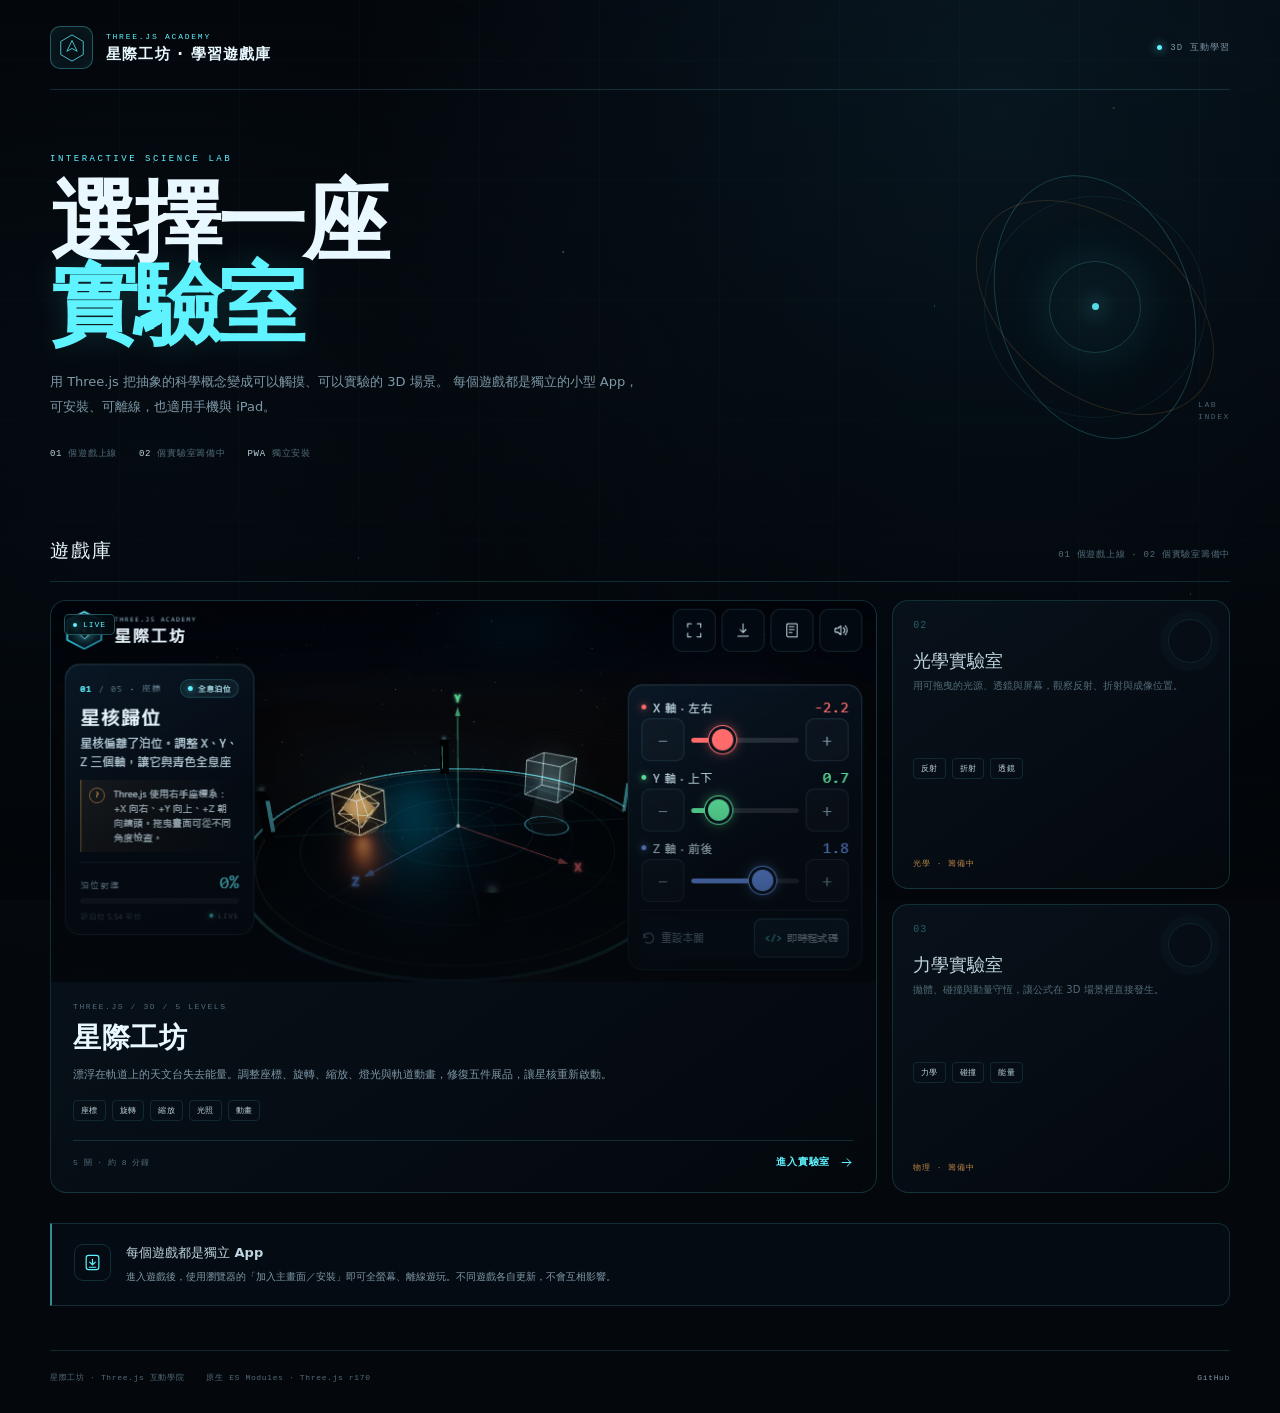
==== commit b631a4d4: "feat: add game hub and move Star Forge to games/starforge" ====
--- a/index.html
+++ b/index.html
@@ -2,406 +2,92 @@
 <html lang="zh-Hant">
 <head>
   <meta charset="UTF-8" />
-  <meta name="viewport" content="width=device-width, initial-scale=1.0, maximum-scale=1.0, user-scalable=no, viewport-fit=cover" />
-  <meta name="theme-color" content="#03070e" />
-  <meta name="description" content="星際工坊：用 Three.js 修復漂浮天文台的五件展品。一座結合座標、旋轉、縮放、燈光與動畫的 3D 互動教育遊戲。" />
-  <meta name="apple-mobile-web-app-capable" content="yes" />
-  <meta name="mobile-web-app-capable" content="yes" />
-  <meta name="apple-mobile-web-app-status-bar-style" content="black-translucent" />
-  <meta name="apple-mobile-web-app-title" content="星際工坊" />
-  <meta name="format-detection" content="telephone=no" />
-  <title>星際工坊 · Three.js 互動學院</title>
-  <link rel="manifest" href="./manifest.webmanifest" />
-  <link rel="apple-touch-icon" href="./icons/apple-touch-icon.png" />
-  <link rel="icon" href="data:image/svg+xml,%3Csvg xmlns='http://www.w3.org/2000/svg' viewBox='0 0 64 64'%3E%3Cpolygon points='32,4 58,18 58,46 32,60 6,46 6,18' fill='%2307141f' stroke='%235ff3ff' stroke-width='3'/%3E%3Ccircle cx='32' cy='32' r='7' fill='%235ff3ff'/%3E%3C/svg%3E" />
-  <link rel="stylesheet" href="./style.css" />
+  <meta name="viewport" content="width=device-width, initial-scale=1, viewport-fit=cover" />
+  <meta name="theme-color" content="#04070c" />
+  <meta name="description" content="星際工坊 · Three.js 互動學習遊戲庫。以 3D 場景學習座標、旋轉、縮放、光照與物理。" />
+  <title>星際工坊 · 學習遊戲庫</title>
+  <link rel="icon" href="data:image/svg+xml,%3Csvg xmlns='http://www.w3.org/2000/svg' viewBox='0 0 64 64'%3E%3Cpath d='M32 4 56 18v28L32 60 8 46V18Z' fill='%23050b12' stroke='%235ff3ff' stroke-width='2'/%3E%3Cpath d='m21 39 11-23 11 23-11-6Z' fill='none' stroke='%235ff3ff' stroke-width='2' stroke-linejoin='round'/%3E%3C/svg%3E" />
+  <link rel="stylesheet" href="./hub.css" />
 </head>
 <body>
-  <div id="app">
-    <canvas id="scene" aria-label="Three.js 3D 互動場景"></canvas>
-    <div class="ambient-vignette" aria-hidden="true"></div>
-    <div class="ambient-grid" aria-hidden="true"></div>
+  <div class="starfield" aria-hidden="true"></div>
 
-    <header class="topbar" id="topbar">
-      <div class="brand" aria-label="星際工坊">
-        <span class="brand-mark" aria-hidden="true"><i></i><b></b></span>
-        <span class="brand-copy">
-          <span class="brand-kicker">THREE.JS ACADEMY</span>
-          <strong>星際工坊</strong>
-        </span>
-      </div>
+  <header class="hub-header">
+    <a class="brand" href="./" aria-label="星際工坊學習遊戲庫首頁">
+      <span class="brand-mark" aria-hidden="true">
+        <svg viewBox="0 0 64 64">
+          <path d="M32 4 56 18v28L32 60 8 46V18Z" />
+          <path d="m21 39 11-23 11 23-11-6Z" />
+        </svg>
+      </span>
+      <span class="brand-copy">
+        <span class="brand-kicker">THREE.JS ACADEMY</span>
+        <span class="brand-name">星際工坊 · 學習遊戲庫</span>
+      </span>
+    </a>
+    <div class="header-status">
+      <span class="status-dot" aria-hidden="true"></span>
+      <span>3D 互動學習</span>
+    </div>
+  </header>
 
-      <ol class="progress" id="progress" aria-label="修復進度"></ol>
+  <main class="hub">
+    <div class="legacy-notice" id="legacyNotice" hidden>
+      <span class="legacy-mark" aria-hidden="true">!</span>
+      <p>你正在使用舊版主畫面。星際工坊已移到獨立的實驗室路徑，請重新加入主畫面。</p>
+      <a href="./games/starforge/">前往新版</a>
+    </div>
 
-      <div class="top-actions">
-        <button class="icon-btn fullscreen-btn" id="fullscreenBtn" type="button" aria-label="進入全螢幕">
-          <svg viewBox="0 0 24 24" aria-hidden="true"><path d="M8 3H3v5M16 3h5v5M8 21H3v-5M21 16v5h-5"/></svg>
-          <span>全螢幕</span>
-        </button>
-        <button class="icon-btn install-btn" id="installBtn" type="button" aria-label="安裝到主畫面">
-          <svg viewBox="0 0 24 24" aria-hidden="true"><path d="M12 3v12M8 11l4 4 4-4M5 20h14"/></svg>
-          <span>安裝</span>
-        </button>
-        <button class="icon-btn" id="notebookBtn" type="button" aria-label="打開學習筆記">
-          <svg viewBox="0 0 24 24" aria-hidden="true"><path d="M5 4.8A1.8 1.8 0 0 1 6.8 3H19v18H6.8A1.8 1.8 0 0 1 5 19.2V4.8Z"/><path d="M8 7h7M8 11h7M8 15h4"/></svg>
-          <span>學習筆記</span>
-        </button>
-        <button class="icon-btn" id="soundBtn" type="button" aria-label="關閉音效" aria-pressed="true">
-          <svg class="sound-on" viewBox="0 0 24 24" aria-hidden="true"><path d="M4 9.5v5h3.5L12 18V6L7.5 9.5H4Z"/><path d="M15.5 8.5a5 5 0 0 1 0 7M18 6a8.5 8.5 0 0 1 0 12"/></svg>
-          <svg class="sound-off" viewBox="0 0 24 24" aria-hidden="true"><path d="M4 9.5v5h3.5L12 18V6L7.5 9.5H4Z"/><path d="m16 9 5 5M21 9l-5 5"/></svg>
-          <span>音效</span>
-        </button>
-      </div>
-    </header>
-
-    <main class="hud" id="hud">
-      <section class="mission panel" id="missionCard" aria-labelledby="missionTitle">
-        <div class="mission-top">
-          <span class="eyebrow"><b id="levelNumber">01</b> <i>/ 05</i> · <span id="levelTag">座標</span></span>
-          <span class="target-badge" id="targetBadge"><i></i> 全息泊位</span>
-        </div>
-        <h1 id="missionTitle">星核歸位</h1>
-        <p class="mission-objective" id="missionObjective"></p>
-        <div class="hint-box">
-          <span class="hint-icon" aria-hidden="true">?</span>
-          <p id="missionHint"></p>
-        </div>
-        <div class="mission-extra" id="missionExtra"></div>
-        <div class="meter-block">
-          <div class="meter-label">
-            <span id="meterLabel">泊位對準</span>
-            <strong id="meterValue">0%</strong>
-          </div>
-          <div class="meter" id="meter" role="progressbar" aria-valuemin="0" aria-valuemax="100" aria-valuenow="0" aria-label="關卡進度">
-            <span id="meterFill"></span>
-          </div>
-          <div class="meter-foot">
-            <span id="meterFoot">調整右側控制台</span>
-            <span class="live-dot"><i></i> LIVE</span>
-          </div>
-        </div>
-      </section>
-
-      <aside class="console panel" id="controlCard" aria-labelledby="consoleTitle">
-        <div class="console-head">
-          <div>
-            <span class="eyebrow">LIVE CONSOLE</span>
-            <h2 id="consoleTitle">姿態控制</h2>
-          </div>
-          <span class="console-status"><i></i> 即時同步</span>
-        </div>
-        <div class="sliders" id="sliders"></div>
-        <div class="level-extra" id="levelExtra"></div>
-        <div class="console-foot">
-          <button class="text-btn" id="resetLevel" type="button">
-            <svg viewBox="0 0 24 24" aria-hidden="true"><path d="M4 10a8 8 0 1 1 2.3 7.1M4 4v6h6"/></svg>
-            重設本關
-          </button>
-          <span class="camera-note">拖曳環視 · 滾輪縮放</span>
-          <button class="code-toggle" id="codeToggle" type="button" aria-expanded="false">
-            <span>&lt;/&gt;</span> 即時程式碼
-          </button>
-        </div>
-      </aside>
-
-      <div class="code-backdrop" id="codeBackdrop" aria-hidden="true"></div>
-
-      <section class="code-dock" id="codeDock" aria-label="即時 Three.js 程式碼">
-        <header>
-          <div class="code-title">
-            <span class="code-led" aria-hidden="true"></span>
-            <span>LIVE CODE</span>
-            <em id="codeFile">level-01.js</em>
-          </div>
-          <div class="code-actions">
-            <button class="copy-btn" id="copyCode" type="button" aria-label="複製程式碼">
-              <svg viewBox="0 0 24 24" aria-hidden="true"><rect x="8" y="8" width="11" height="11" rx="2"/><path d="M16 8V6a2 2 0 0 0-2-2H6a2 2 0 0 0-2 2v8a2 2 0 0 0 2 2h2"/></svg>
-              <span>複製</span>
-            </button>
-            <button class="copy-btn code-close" id="closeCode" type="button" aria-label="關閉程式碼面板">關閉</button>
-          </div>
-        </header>
-        <pre><code id="codeBlock"></code></pre>
-      </section>
-    </main>
-
-    <div class="toast" id="toast" role="status" aria-live="polite"></div>
-
-    <div class="overlay intro-overlay" id="introOverlay">
-      <div class="intro-grid">
-        <div class="intro-copy">
-          <span class="eyebrow intro-kicker"><i></i> INTERACTIVE WEBGL EXPERIENCE</span>
-          <h1>星際<span>工坊</span></h1>
-          <p class="intro-lede">一座漂浮在軌道上的天文台失去了能量。<br />用 Three.js 的五個基礎概念，修復五件展品，讓星核重新啟動。</p>
-          <div class="curriculum" aria-label="學習主題">
-            <span><i style="--c:#ff6b6b"></i>座標</span>
-            <span><i style="--c:#63f5a6"></i>旋轉</span>
-            <span><i style="--c:#6f9dff"></i>縮放</span>
-            <span><i style="--c:#ffb45c"></i>燈光</span>
-            <span><i style="--c:#5ff3ff"></i>動畫</span>
-          </div>
-          <div class="intro-actions">
-            <button class="primary-btn" id="startBtn" type="button">
-              <span>啟動修復</span>
-              <svg viewBox="0 0 24 24" aria-hidden="true"><path d="M5 12h14M13 6l6 6-6 6"/></svg>
-            </button>
-            <button class="ghost-btn" id="introNotebookBtn" type="button">先讀學習筆記</button>
-            <button class="ghost-btn install-intro" id="installIntroBtn" type="button">安裝到主畫面</button>
-          </div>
-          <div class="intro-meta">
-            <span>約 8 分鐘</span>
-            <span>橫向遊玩</span>
-            <span>可安裝到主畫面</span>
-          </div>
-        </div>
-        <div class="intro-visual" aria-hidden="true">
-          <div class="scan-ring"></div>
-          <div class="visual-tag"><i></i> CORE // OFFLINE</div>
+    <section class="hero" aria-labelledby="heroTitle">
+      <div class="hero-main">
+        <p class="eyebrow">INTERACTIVE SCIENCE LAB</p>
+        <h1 id="heroTitle">選擇一座<br /><em>實驗室</em></h1>
+        <p class="hero-lede">
+          用 Three.js 把抽象的科學概念變成可以觸摸、可以實驗的 3D 場景。
+          每個遊戲都是獨立的小型 App，可安裝、可離線，也適用手機與 iPad。
+        </p>
+        <div class="hero-meta">
+          <span><b>01</b> 個遊戲上線</span>
+          <span><b>02</b> 個實驗室籌備中</span>
+          <span><b>PWA</b> 獨立安裝</span>
         </div>
       </div>
-      <footer class="intro-footer">
-        <span>THREE.JS · WEBGL · 互動教育</span>
-        <span>r170 / 2026</span>
-      </footer>
-    </div>
+      <div class="hero-orbit" aria-hidden="true">
+        <div class="orbit-ring orbit-ring-a"></div>
+        <div class="orbit-ring orbit-ring-b"></div>
+        <div class="orbit-core"></div>
+        <span class="orbit-label">LAB<br />INDEX</span>
+      </div>
+    </section>
 
-    <div class="ios-choice" id="iosChoice" hidden>
-      <div class="ios-choice-card panel" role="dialog" aria-modal="true" aria-labelledby="iosChoiceTitle">
-        <button class="close-btn ios-choice-close" id="choiceClose" type="button" aria-label="關閉選擇視窗">
-          <svg viewBox="0 0 24 24" aria-hidden="true"><path d="m6 6 12 12M18 6 6 18"/></svg>
-        </button>
-        <span class="eyebrow">iPHONE / iPAD</span>
-        <h2 id="iosChoiceTitle">選擇遊玩方式</h2>
-        <p class="ios-choice-lede">加入主畫面可獲得全螢幕沉浸體驗；繼續用瀏覽器則會保留 Safari 工具列。</p>
+    <section class="games-section" aria-labelledby="gamesTitle">
+      <div class="section-head">
+        <h2 id="gamesTitle">遊戲庫</h2>
+        <span class="section-note" id="gameCount">載入中…</span>
+      </div>
+      <div class="game-grid" id="gameGrid" aria-live="polite"></div>
+      <noscript>
+        <p class="load-error">需要 JavaScript 才能載入遊戲庫。你仍可直接前往 <a href="./games/starforge/">星際工坊</a>。</p>
+      </noscript>
+    </section>
 
-        <div class="ios-choice-options" id="choiceOptions">
-          <button class="ios-choice-option primary" id="choiceInstall" type="button">
-            <span class="choice-icon" aria-hidden="true">
-              <svg viewBox="0 0 24 24"><rect x="4" y="3" width="16" height="18" rx="3"/><path d="M12 8v7M8.5 11.5 12 15l3.5-3.5M8 18h8"/></svg>
-            </span>
-            <span class="choice-copy"><b>加入主畫面</b><em>全螢幕、沉浸式（推薦）</em></span>
-            <span class="choice-arrow" aria-hidden="true">→</span>
-          </button>
-          <button class="ios-choice-option" id="choiceBrowser" type="button">
-            <span class="choice-icon" aria-hidden="true">
-              <svg viewBox="0 0 24 24"><rect x="3" y="4" width="18" height="16" rx="3"/><path d="M3 9h18M7 6.5h.01M10 6.5h.01"/></svg>
-            </span>
-            <span class="choice-copy"><b>繼續用瀏覽器遊玩</b><em>立即開始，但會保留 Safari 工具列</em></span>
-            <span class="choice-arrow" aria-hidden="true">→</span>
-          </button>
-        </div>
+    <section class="install-note" aria-label="安裝說明">
+      <div class="install-icon" aria-hidden="true">
+        <svg viewBox="0 0 24 24"><rect x="4" y="3" width="16" height="18" rx="3" /><path d="M12 8v7M8.5 11.5 12 15l3.5-3.5M8 18h8" /></svg>
+      </div>
+      <div>
+        <h2>每個遊戲都是獨立 App</h2>
+        <p>進入遊戲後，使用瀏覽器的「加入主畫面／安裝」即可全螢幕、離線遊玩。不同遊戲各自更新，不會互相影響。</p>
+      </div>
+    </section>
+  </main>
 
-        <div class="ios-choice-steps" id="choiceSteps" hidden>
-          <h3>加入主畫面 · 3 個步驟</h3>
-          <ol>
-            <li><span>1</span><p>在 Safari 點「分享」圖示（方框向上箭頭）。</p></li>
-            <li><span>2</span><p>在選單中選擇「加入主畫面」。</p></li>
-            <li><span>3</span><p>點「加入」，關閉此分頁，從主畫面啟動星際工坊。</p></li>
-          </ol>
-          <p class="ios-choice-note" id="choiceBrowserNote">從主畫面啟動後就是全螢幕，不會顯示網址列或分頁列。</p>
-          <div class="ios-choice-actions">
-            <button class="ghost-btn" id="choiceStepsBack" type="button">返回</button>
-            <button class="primary-btn" id="choiceBrowserFromSteps" type="button">
-              <span>先繼續瀏覽器遊玩</span>
-              <svg viewBox="0 0 24 24" aria-hidden="true"><path d="M5 12h14M13 6l6 6-6 6"/></svg>
-            </button>
-          </div>
-        </div>
-      </div>
-    </div>
+  <footer class="hub-footer">
+    <span>星際工坊 · Three.js 互動學院</span>
+    <span>原生 ES Modules · Three.js r170</span>
+    <a href="https://github.com/lucas151129/AI_GAME">GitHub</a>
+  </footer>
 
-    <div class="overlay complete-overlay" id="completeOverlay" hidden>
-      <div class="complete-card panel" role="dialog" aria-modal="true" aria-labelledby="completeTitle">
-        <div class="complete-top">
-          <span class="eyebrow" id="completeEyebrow">EXHIBIT 01 / RESTORED</span>
-          <span class="stamp">RESTORED</span>
-        </div>
-        <div class="complete-icon" aria-hidden="true">
-          <svg viewBox="0 0 48 48"><circle cx="24" cy="24" r="20"/><path d="m15 24 6.5 6.5L34 17"/></svg>
-        </div>
-        <h2 id="completeTitle">星核歸位</h2>
-        <p class="complete-summary" id="completeSummary"></p>
-        <div class="lesson">
-          <span class="eyebrow">你剛剛學會</span>
-          <h3 id="lessonTitle"></h3>
-          <p id="lessonBody"></p>
-          <pre class="lesson-code"><code id="lessonCode"></code></pre>
-          <ul class="lesson-points" id="lessonPoints"></ul>
-        </div>
-        <div class="complete-actions">
-          <button class="primary-btn" id="nextLevelBtn" type="button">
-            <span>下一關</span>
-            <svg viewBox="0 0 24 24" aria-hidden="true"><path d="M5 12h14M13 6l6 6-6 6"/></svg>
-          </button>
-          <span id="nextHint"></span>
-        </div>
-      </div>
-    </div>
-
-    <div class="overlay finale-overlay" id="finaleOverlay" hidden>
-      <div class="finale-grid">
-        <div class="finale-copy">
-          <span class="eyebrow"><i></i> OBSERVATORY ONLINE</span>
-          <h2>天文台<br /><em>重新啟動</em></h2>
-          <p>五件展品歸位，星核再次運轉。你已經走過 Three.js 的核心基礎：用數字描述空間，用光線讓它被看見，再用時間讓它活起來。</p>
-          <div class="finale-stats">
-            <div><b>5 / 5</b><span>展品修復</span></div>
-            <div><b id="finaleTime">8:00</b><span>探索用時</span></div>
-            <div><b>∞</b><span>延伸可能</span></div>
-          </div>
-          <ul class="finale-list">
-            <li><i style="--c:#ff6b6b"></i><span>座標</span><code>position.set()</code></li>
-            <li><i style="--c:#63f5a6"></i><span>旋轉</span><code>rotation.x / y</code></li>
-            <li><i style="--c:#6f9dff"></i><span>縮放</span><code>scale.set()</code></li>
-            <li><i style="--c:#ffb45c"></i><span>燈光</span><code>intensity</code></li>
-            <li><i style="--c:#5ff3ff"></i><span>動畫</span><code>getElapsedTime()</code></li>
-          </ul>
-          <div class="finale-actions">
-            <button class="primary-btn" id="exploreBtn" type="button">
-              <span>自由環視</span>
-              <svg viewBox="0 0 24 24" aria-hidden="true"><path d="M5 12h14M13 6l6 6-6 6"/></svg>
-            </button>
-            <button class="ghost-btn" id="finaleNotebookBtn" type="button">打開學習筆記</button>
-            <button class="text-btn" id="restartBtn" type="button">重新探索</button>
-          </div>
-        </div>
-        <div class="finale-visual" aria-hidden="true">
-          <div class="finale-ring"></div>
-          <div class="visual-tag"><i></i> ALL SYSTEMS NOMINAL</div>
-        </div>
-      </div>
-    </div>
-
-    <div class="finale-bar" id="finaleBar" hidden>
-      <span><i></i> OBSERVATORY ONLINE</span>
-      <div>
-        <button class="icon-btn" id="finaleNotebookBtn2" type="button" aria-label="打開學習筆記">
-          <svg viewBox="0 0 24 24" aria-hidden="true"><path d="M5 4.8A1.8 1.8 0 0 1 6.8 3H19v18H6.8A1.8 1.8 0 0 1 5 19.2V4.8Z"/><path d="M8 7h7M8 11h7M8 15h4"/></svg>
-          <span>學習筆記</span>
-        </button>
-        <button class="icon-btn" id="finaleRestart" type="button" aria-label="重新探索">
-          <svg viewBox="0 0 24 24" aria-hidden="true"><path d="M4 10a8 8 0 1 1 2.3 7.1M4 4v6h6"/></svg>
-          <span>重新探索</span>
-        </button>
-      </div>
-    </div>
-
-    <div class="modal-backdrop" id="notebookModal" hidden>
-      <section class="notebook" role="dialog" aria-modal="true" aria-labelledby="notebookTitle">
-        <header class="notebook-head">
-          <div>
-            <span class="eyebrow">FIELD NOTES · THREE.JS r170</span>
-            <h2 id="notebookTitle">學習筆記</h2>
-            <p>五個基礎概念，對應五件展品。改一個數字，整個世界就會回應。</p>
-          </div>
-          <button class="close-btn" id="closeNotebook" type="button" aria-label="關閉學習筆記">
-            <svg viewBox="0 0 24 24" aria-hidden="true"><path d="m6 6 12 12M18 6 6 18"/></svg>
-          </button>
-        </header>
-        <div class="notebook-body">
-          <article class="note-card">
-            <span class="note-num">01</span>
-            <div>
-              <h3>場景三件套</h3>
-              <p>任何 Three.js 場景都需要三個角色：<b>Scene</b> 是舞台，<b>Camera</b> 是眼睛，<b>Renderer</b> 負責把畫面畫到 canvas。缺一不可。</p>
-              <pre><code>const scene = new THREE.Scene();
-const camera = new THREE.PerspectiveCamera(45, w / h, 0.1, 100);
-const renderer = new THREE.WebGLRenderer({ antialias: true });</code></pre>
-            </div>
-          </article>
-          <article class="note-card">
-            <span class="note-num">02</span>
-            <div>
-              <h3>幾何與材質</h3>
-              <p><b>Geometry</b> 決定形狀的頂點，<b>Material</b> 決定表面看起來如何。把兩者交給 <b>Mesh</b>，就得到一個可放進場景的物件。</p>
-              <pre><code>const mesh = new THREE.Mesh(
-  new THREE.IcosahedronGeometry(1, 0),
-  new THREE.MeshStandardMaterial({ color: 0x5ff3ff })
-);</code></pre>
-            </div>
-          </article>
-          <article class="note-card">
-            <span class="note-num">03</span>
-            <div>
-              <h3>位置 · 旋轉 · 縮放</h3>
-              <p>每個 Object3D 都有 <b>position</b>、<b>rotation</b>、<b>scale</b>。它們都是三分量向量；旋轉的單位是弧度，縮放則是相對倍率。</p>
-              <pre><code>mesh.position.set(2, 1.5, -1);
-mesh.rotation.y = THREE.MathUtils.degToRad(70);
-mesh.scale.set(1.5, 2, 1);</code></pre>
-            </div>
-          </article>
-          <article class="note-card">
-            <span class="note-num">04</span>
-            <div>
-              <h3>光線讓材質被看見</h3>
-              <p>StandardMaterial 需要光。環境光提供底光，方向光塑造明暗，點光源與聚光燈則能做出局部氣氛。多盞燈的顏色與強度會相加。</p>
-              <pre><code>const key = new THREE.DirectionalLight(0xffe2bd, 2.4);
-key.position.set(6, 9, 7);
-scene.add(key);
-
-redLight.intensity = 1.75;</code></pre>
-            </div>
-          </article>
-          <article class="note-card">
-            <span class="note-num">05</span>
-            <div>
-              <h3>用時間驅動動畫</h3>
-              <p><b>Clock.getElapsedTime()</b> 回傳已經過的時間。把它乘上角速度，再放進 cos / sin，就能得到穩定、不受幀率影響的圓周運動。</p>
-              <pre><code>const t = clock.getElapsedTime();
-const a = t * 0.55;
-probe.position.x = Math.cos(a) * 2.9;
-probe.position.z = Math.sin(a) * 2.9;</code></pre>
-            </div>
-          </article>
-          <article class="note-card note-wide">
-            <span class="note-num">+</span>
-            <div>
-              <h3>這座工坊是怎麼做的？</h3>
-              <div class="note-columns">
-                <p>這是一個純前端作品：Three.js r170 以 ES Module 載入，沒有外部圖片或音效檔。星星、光暈、環境反射都用程式生成；音效則由 Web Audio API 即時合成。</p>
-                <p>即時程式碼面板會跟著你的操作更新。試著把某個數字改大，觀察畫面的變化——這正是學習 Three.js 最快的方式。</p>
-              </div>
-              <div class="note-tags">
-                <span>WebGL</span><span>ES Modules</span><span>Web Audio</span><span>Responsive UI</span>
-              </div>
-            </div>
-          </article>
-        </div>
-        <footer class="notebook-foot">
-          <span>星際工坊 · 互動教育實驗</span>
-          <span>點右上角 × 關閉</span>
-        </footer>
-      </section>
-    </div>
-
-    <div class="orientation-lock" id="orientationLock" role="dialog" aria-modal="true" aria-labelledby="orientationTitle">
-      <div class="orientation-device" aria-hidden="true">
-        <span class="orientation-phone"></span>
-        <span class="orientation-orbit"></span>
-      </div>
-      <span class="eyebrow">LANDSCAPE MODE</span>
-      <h2 id="orientationTitle">請轉為橫向</h2>
-      <p>星際工坊以橫向操作設計。<br />請把裝置轉成橫向，繼續修復天文台。</p>
-      <span class="orientation-hint"><b>↻</b> 旋轉裝置</span>
-    </div>
-
-    <div class="boot" id="boot">
-      <div class="boot-ring" aria-hidden="true"></div>
-      <span>正在校準星核…</span>
-    </div>
-
-    <noscript>
-      <div class="no-js">這個遊戲需要 JavaScript 與 WebGL 才能運作。</div>
-    </noscript>
-  </div>
-
-  <script type="importmap">
-    {
-      "imports": {
-        "three": "./vendor/three.module.js"
-      }
-    }
-  </script>
-  <script type="module" src="./src/main.js"></script>
+  <script type="module" src="./hub.js"></script>
 </body>
 </html>
--- a/hub.css
+++ b/hub.css
@@ -0,0 +1,873 @@
+:root {
+  --bg: #04070c;
+  --bg-soft: #071019;
+  --panel: rgba(8, 17, 26, 0.82);
+  --ink: #e9f8ff;
+  --ink-soft: #bfd5df;
+  --muted: #7e98a7;
+  --faint: #526b79;
+  --cyan: #5ff3ff;
+  --cyan-soft: rgba(95, 243, 255, 0.12);
+  --amber: #ffb45c;
+  --line: rgba(95, 243, 255, 0.15);
+  --line-strong: rgba(95, 243, 255, 0.32);
+  --mono: "SFMono-Regular", Consolas, "Liberation Mono", Menlo, monospace;
+  --sans: "Noto Sans TC", "PingFang TC", "Microsoft JhengHei", system-ui, sans-serif;
+}
+
+* {
+  box-sizing: border-box;
+}
+
+html {
+  color-scheme: dark;
+  scroll-behavior: smooth;
+}
+
+body {
+  min-height: 100dvh;
+  margin: 0;
+  overflow-x: hidden;
+  background:
+    radial-gradient(ellipse at 78% 8%, rgba(24, 78, 104, 0.3), transparent 45%),
+    radial-gradient(ellipse at 12% 35%, rgba(18, 55, 74, 0.22), transparent 42%),
+    var(--bg);
+  color: var(--ink);
+  font-family: var(--sans);
+  -webkit-font-smoothing: antialiased;
+}
+
+body::before {
+  position: fixed;
+  inset: 0;
+  z-index: -2;
+  background:
+    linear-gradient(180deg, rgba(2, 5, 9, 0.2), rgba(2, 5, 9, 0.72)),
+    repeating-linear-gradient(90deg, transparent 0 119px, rgba(95, 243, 255, 0.025) 119px 120px),
+    repeating-linear-gradient(0deg, transparent 0 119px, rgba(95, 243, 255, 0.025) 119px 120px);
+  content: "";
+  pointer-events: none;
+}
+
+a {
+  color: inherit;
+}
+
+button,
+a {
+  -webkit-tap-highlight-color: transparent;
+}
+
+.starfield {
+  position: fixed;
+  inset: 0;
+  z-index: -1;
+  opacity: 0.55;
+  background-image:
+    radial-gradient(1px 1px at 12% 18%, rgba(226, 250, 255, 0.9), transparent),
+    radial-gradient(1px 1px at 28% 62%, rgba(95, 243, 255, 0.7), transparent),
+    radial-gradient(1.5px 1.5px at 44% 28%, rgba(226, 250, 255, 0.65), transparent),
+    radial-gradient(1px 1px at 61% 78%, rgba(226, 250, 255, 0.7), transparent),
+    radial-gradient(1px 1px at 73% 34%, rgba(95, 243, 255, 0.8), transparent),
+    radial-gradient(1.5px 1.5px at 87% 12%, rgba(255, 180, 92, 0.55), transparent),
+    radial-gradient(1px 1px at 93% 66%, rgba(226, 250, 255, 0.6), transparent),
+    radial-gradient(1px 1px at 8% 82%, rgba(95, 243, 255, 0.5), transparent);
+  background-size: 100% 100%;
+  pointer-events: none;
+}
+
+.hub-header {
+  display: flex;
+  align-items: center;
+  justify-content: space-between;
+  width: min(1180px, calc(100% - 64px));
+  margin: 0 auto;
+  padding: 26px 0 20px;
+  border-bottom: 1px solid var(--line);
+}
+
+.brand {
+  display: flex;
+  gap: 13px;
+  align-items: center;
+  text-decoration: none;
+}
+
+.brand-mark {
+  display: grid;
+  width: 43px;
+  height: 43px;
+  flex: 0 0 auto;
+  place-items: center;
+  border: 1px solid var(--line-strong);
+  border-radius: 10px;
+  background: rgba(95, 243, 255, 0.04);
+  box-shadow: inset 0 0 18px rgba(95, 243, 255, 0.06);
+}
+
+.brand-mark svg {
+  width: 30px;
+  height: 30px;
+  fill: none;
+  stroke: var(--cyan);
+  stroke-linejoin: round;
+  stroke-width: 1.6;
+}
+
+.brand-copy {
+  display: flex;
+  flex-direction: column;
+  gap: 4px;
+}
+
+.brand-kicker {
+  color: var(--cyan);
+  font-family: var(--mono);
+  font-size: 8px;
+  letter-spacing: 0.22em;
+}
+
+.brand-name {
+  color: var(--ink);
+  font-size: 15px;
+  font-weight: 600;
+  letter-spacing: 0.08em;
+}
+
+.header-status {
+  display: flex;
+  gap: 8px;
+  align-items: center;
+  color: var(--muted);
+  font-family: var(--mono);
+  font-size: 9px;
+  letter-spacing: 0.12em;
+}
+
+.status-dot {
+  width: 5px;
+  height: 5px;
+  border-radius: 50%;
+  background: var(--cyan);
+  box-shadow: 0 0 10px var(--cyan);
+}
+
+.hub {
+  width: min(1180px, calc(100% - 64px));
+  margin: 0 auto;
+}
+
+.legacy-notice {
+  display: flex;
+  flex-wrap: wrap;
+  gap: 10px 14px;
+  align-items: center;
+  margin-top: 22px;
+  padding: 11px 14px;
+  border: 1px solid rgba(255, 180, 92, 0.3);
+  border-radius: 10px;
+  background: rgba(255, 180, 92, 0.06);
+  color: var(--ink-soft);
+  font-size: 11px;
+}
+
+.legacy-notice[hidden] {
+  display: none !important;
+}
+
+.legacy-notice p {
+  flex: 1 1 280px;
+  margin: 0;
+  line-height: 1.6;
+}
+
+.legacy-notice a {
+  color: var(--amber);
+  font-size: 10px;
+  font-weight: 600;
+  text-decoration: none;
+  white-space: nowrap;
+}
+
+.legacy-mark {
+  display: grid;
+  width: 22px;
+  height: 22px;
+  place-items: center;
+  border: 1px solid rgba(255, 180, 92, 0.5);
+  border-radius: 50%;
+  color: var(--amber);
+  font-family: var(--mono);
+  font-size: 10px;
+}
+
+.hero {
+  display: grid;
+  grid-template-columns: minmax(0, 1.3fr) minmax(260px, 0.7fr);
+  gap: 40px;
+  align-items: center;
+  min-height: 370px;
+  padding: 64px 0 50px;
+}
+
+.eyebrow {
+  margin: 0 0 17px;
+  color: var(--cyan);
+  font-family: var(--mono);
+  font-size: 9px;
+  letter-spacing: 0.28em;
+}
+
+.hero h1 {
+  margin: 0;
+  color: var(--ink);
+  font-size: clamp(54px, 7vw, 88px);
+  font-weight: 650;
+  letter-spacing: -0.045em;
+  line-height: 0.94;
+}
+
+.hero h1 em {
+  color: var(--cyan);
+  font-style: normal;
+  text-shadow: 0 0 32px rgba(95, 243, 255, 0.14);
+}
+
+.hero-lede {
+  max-width: 590px;
+  margin: 24px 0 0;
+  color: var(--muted);
+  font-size: 13px;
+  line-height: 1.9;
+}
+
+.hero-meta {
+  display: flex;
+  flex-wrap: wrap;
+  gap: 10px 22px;
+  margin-top: 27px;
+  color: var(--faint);
+  font-family: var(--mono);
+  font-size: 9px;
+  letter-spacing: 0.08em;
+}
+
+.hero-meta b {
+  color: var(--ink-soft);
+  font-weight: 500;
+}
+
+.hero-orbit {
+  position: relative;
+  display: grid;
+  width: 270px;
+  height: 270px;
+  margin-left: auto;
+  place-items: center;
+  opacity: 0.9;
+}
+
+.hero-orbit::before,
+.hero-orbit::after {
+  position: absolute;
+  border-radius: 50%;
+  content: "";
+}
+
+.hero-orbit::before {
+  inset: 9%;
+  border: 1px solid rgba(95, 243, 255, 0.09);
+  background: radial-gradient(circle, rgba(95, 243, 255, 0.06), transparent 64%);
+}
+
+.hero-orbit::after {
+  inset: 33%;
+  border: 1px solid rgba(95, 243, 255, 0.2);
+  box-shadow: 0 0 40px rgba(95, 243, 255, 0.07);
+}
+
+.orbit-ring {
+  position: absolute;
+  border: 1px solid var(--line);
+  border-radius: 50%;
+  transform: rotate(-18deg);
+}
+
+.orbit-ring-a {
+  inset: 0 14%;
+  border-color: rgba(95, 243, 255, 0.22);
+}
+
+.orbit-ring-b {
+  inset: 18% 0;
+  border-color: rgba(255, 180, 92, 0.16);
+  transform: rotate(38deg);
+}
+
+.orbit-core {
+  width: 7px;
+  height: 7px;
+  border-radius: 50%;
+  background: var(--cyan);
+  box-shadow: 0 0 20px var(--cyan), 0 0 46px rgba(95, 243, 255, 0.5);
+}
+
+.orbit-label {
+  position: absolute;
+  right: 0;
+  bottom: 7%;
+  color: var(--faint);
+  font-family: var(--mono);
+  font-size: 8px;
+  letter-spacing: 0.2em;
+  line-height: 1.5;
+}
+
+.games-section {
+  padding: 28px 0 0;
+}
+
+.section-head {
+  display: flex;
+  align-items: baseline;
+  justify-content: space-between;
+  gap: 20px;
+  padding-bottom: 17px;
+  border-bottom: 1px solid var(--line);
+}
+
+.section-head h2 {
+  margin: 0;
+  color: var(--ink);
+  font-size: 19px;
+  font-weight: 550;
+  letter-spacing: 0.1em;
+}
+
+.section-note {
+  color: var(--faint);
+  font-family: var(--mono);
+  font-size: 9px;
+  letter-spacing: 0.08em;
+}
+
+.game-grid {
+  display: grid;
+  grid-template-columns: minmax(0, 1.42fr) minmax(260px, 0.58fr);
+  gap: 15px;
+  margin-top: 18px;
+}
+
+.game-card {
+  position: relative;
+  display: flex;
+  overflow: hidden;
+  flex-direction: column;
+  border: 1px solid var(--line);
+  border-radius: 16px;
+  background: linear-gradient(145deg, rgba(10, 22, 32, 0.9), rgba(4, 9, 14, 0.88));
+  color: var(--ink);
+  text-decoration: none;
+  transition: border-color 0.25s ease, transform 0.25s ease, box-shadow 0.25s ease;
+}
+
+.game-card.is-live {
+  grid-row: span 2;
+}
+
+.game-card.is-live:hover,
+.game-card.is-live:focus-visible {
+  border-color: var(--line-strong);
+  box-shadow: 0 18px 52px rgba(0, 0, 0, 0.3), 0 0 0 1px rgba(95, 243, 255, 0.06);
+  transform: translateY(-3px);
+}
+
+.game-cover {
+  position: relative;
+  overflow: hidden;
+  aspect-ratio: 844 / 390;
+  background: #030a10;
+}
+
+.game-cover::after {
+  position: absolute;
+  inset: 0;
+  background: linear-gradient(180deg, transparent 38%, rgba(4, 9, 14, 0.78));
+  content: "";
+  pointer-events: none;
+}
+
+.game-cover img {
+  display: block;
+  width: 100%;
+  height: 100%;
+  object-fit: cover;
+  transition: transform 0.5s ease;
+}
+
+.game-card.is-live:hover .game-cover img {
+  transform: scale(1.03);
+}
+
+.game-badge {
+  position: absolute;
+  top: 13px;
+  left: 13px;
+  z-index: 1;
+  display: inline-flex;
+  gap: 6px;
+  align-items: center;
+  padding: 5px 8px;
+  border: 1px solid rgba(95, 243, 255, 0.3);
+  border-radius: 5px;
+  background: rgba(3, 12, 18, 0.82);
+  color: var(--cyan);
+  font-family: var(--mono);
+  font-size: 8px;
+  letter-spacing: 0.12em;
+  backdrop-filter: blur(8px);
+}
+
+.game-badge::before {
+  width: 4px;
+  height: 4px;
+  border-radius: 50%;
+  background: var(--cyan);
+  box-shadow: 0 0 8px var(--cyan);
+  content: "";
+}
+
+.game-body {
+  display: flex;
+  flex: 1;
+  flex-direction: column;
+  padding: 20px 22px 22px;
+}
+
+.game-kicker {
+  margin: 0 0 8px;
+  color: var(--faint);
+  font-family: var(--mono);
+  font-size: 8px;
+  letter-spacing: 0.2em;
+}
+
+.game-title {
+  margin: 0;
+  color: var(--ink);
+  font-size: 28px;
+  font-weight: 600;
+  letter-spacing: 0.02em;
+}
+
+.game-desc {
+  max-width: 540px;
+  margin: 9px 0 15px;
+  color: var(--muted);
+  font-size: 11px;
+  line-height: 1.7;
+}
+
+.game-tags {
+  display: flex;
+  flex-wrap: wrap;
+  gap: 6px;
+  margin: auto 0 0;
+  padding: 0;
+  list-style: none;
+}
+
+.game-tags li {
+  padding: 4px 7px;
+  border: 1px solid rgba(95, 243, 255, 0.12);
+  border-radius: 4px;
+  color: var(--ink-soft);
+  font-family: var(--mono);
+  font-size: 8px;
+  letter-spacing: 0.04em;
+}
+
+.game-foot {
+  display: flex;
+  align-items: center;
+  justify-content: space-between;
+  gap: 14px;
+  margin-top: 19px;
+  padding-top: 14px;
+  border-top: 1px solid var(--line);
+}
+
+.game-meta {
+  color: var(--faint);
+  font-family: var(--mono);
+  font-size: 8px;
+  letter-spacing: 0.06em;
+}
+
+.game-cta {
+  display: inline-flex;
+  gap: 9px;
+  align-items: center;
+  color: var(--cyan);
+  font-size: 10px;
+  font-weight: 600;
+  letter-spacing: 0.08em;
+}
+
+.game-cta svg {
+  width: 15px;
+  height: 15px;
+  fill: none;
+  stroke: currentColor;
+  stroke-linecap: round;
+  stroke-linejoin: round;
+  stroke-width: 1.6;
+  transition: transform 0.2s ease;
+}
+
+.game-card.is-live:hover .game-cta svg {
+  transform: translateX(4px);
+}
+
+.game-card.is-soon {
+  min-height: 185px;
+  padding: 19px 20px;
+  background:
+    linear-gradient(145deg, rgba(9, 19, 28, 0.9), rgba(4, 9, 14, 0.9)),
+    repeating-linear-gradient(135deg, transparent 0 12px, rgba(95, 243, 255, 0.02) 12px 13px);
+}
+
+.game-card.is-soon::before {
+  position: absolute;
+  top: 18px;
+  right: 17px;
+  width: 42px;
+  height: 42px;
+  border: 1px solid rgba(95, 243, 255, 0.1);
+  border-radius: 50%;
+  box-shadow: 0 0 0 8px rgba(95, 243, 255, 0.02);
+  content: "";
+}
+
+.soon-index {
+  color: rgba(95, 243, 255, 0.35);
+  font-family: var(--mono);
+  font-size: 10px;
+  letter-spacing: 0.1em;
+}
+
+.soon-title {
+  margin: 18px 0 5px;
+  color: var(--ink-soft);
+  font-size: 18px;
+  font-weight: 550;
+}
+
+.soon-desc {
+  margin: 0;
+  color: var(--faint);
+  font-size: 10px;
+  line-height: 1.6;
+}
+
+.soon-status {
+  margin-top: auto;
+  padding-top: 15px;
+  color: rgba(255, 180, 92, 0.72);
+  font-family: var(--mono);
+  font-size: 8px;
+  letter-spacing: 0.12em;
+}
+
+.install-note {
+  display: flex;
+  gap: 15px;
+  align-items: flex-start;
+  margin: 30px 0 0;
+  padding: 20px 22px;
+  border: 1px solid var(--line);
+  border-left: 2px solid rgba(95, 243, 255, 0.55);
+  border-radius: 0 12px 12px 0;
+  background: rgba(7, 16, 24, 0.6);
+}
+
+.install-icon {
+  display: grid;
+  width: 37px;
+  height: 37px;
+  flex: 0 0 auto;
+  place-items: center;
+  border: 1px solid var(--line);
+  border-radius: 9px;
+  color: var(--cyan);
+}
+
+.install-icon svg {
+  width: 19px;
+  height: 19px;
+  fill: none;
+  stroke: currentColor;
+  stroke-linecap: round;
+  stroke-linejoin: round;
+  stroke-width: 1.5;
+}
+
+.install-note h2 {
+  margin: 0 0 6px;
+  color: var(--ink-soft);
+  font-size: 13px;
+  font-weight: 550;
+}
+
+.install-note p {
+  margin: 0;
+  color: var(--muted);
+  font-size: 10px;
+  line-height: 1.7;
+}
+
+.load-error {
+  margin: 16px 0;
+  color: var(--amber);
+  font-size: 11px;
+  line-height: 1.7;
+}
+
+.load-error a {
+  color: var(--cyan);
+}
+
+.hub-footer {
+  display: flex;
+  flex-wrap: wrap;
+  gap: 8px 22px;
+  align-items: center;
+  width: min(1180px, calc(100% - 64px));
+  margin: 44px auto 0;
+  padding: 21px 0 30px;
+  border-top: 1px solid var(--line);
+  color: var(--faint);
+  font-family: var(--mono);
+  font-size: 8px;
+  letter-spacing: 0.08em;
+}
+
+.hub-footer a {
+  margin-left: auto;
+  color: var(--muted);
+  text-decoration: none;
+}
+
+.hub-footer a:hover {
+  color: var(--cyan);
+}
+
+@media (max-width: 900px) {
+  .hub-header,
+  .hub,
+  .hub-footer {
+    width: min(100% - 36px, 680px);
+  }
+
+  .hub-header {
+    padding-top: 18px;
+  }
+
+  .header-status {
+    display: none;
+  }
+
+  .hero {
+    grid-template-columns: 1fr;
+    min-height: 0;
+    padding: 42px 0 35px;
+  }
+
+  .hero-orbit {
+    display: none;
+  }
+
+  .hero h1 {
+    font-size: clamp(46px, 12vw, 72px);
+  }
+
+  .game-grid {
+    grid-template-columns: 1fr;
+  }
+
+  .game-card.is-live {
+    grid-row: auto;
+  }
+
+  .game-card.is-soon {
+    min-height: 150px;
+  }
+
+  .hub-footer {
+    margin-top: 28px;
+  }
+}
+
+@media (max-width: 520px) {
+  .hub-header,
+  .hub,
+  .hub-footer {
+    width: calc(100% - 28px);
+  }
+
+  .brand-mark {
+    width: 37px;
+    height: 37px;
+  }
+
+  .brand-mark svg {
+    width: 26px;
+    height: 26px;
+  }
+
+  .brand-kicker {
+    font-size: 7px;
+  }
+
+  .brand-name {
+    font-size: 12px;
+  }
+
+  .hero {
+    padding-top: 36px;
+  }
+
+  .hero h1 {
+    font-size: clamp(42px, 14vw, 62px);
+  }
+
+  .hero-lede {
+    font-size: 11.5px;
+  }
+
+  .hero-meta {
+    gap: 8px 14px;
+    font-size: 8px;
+  }
+
+  .game-cover {
+    aspect-ratio: 844 / 390;
+  }
+
+  .game-body {
+    padding: 17px 17px 18px;
+  }
+
+  .game-title {
+    font-size: 23px;
+  }
+
+  .game-desc {
+    font-size: 10.5px;
+  }
+
+  .game-foot {
+    flex-wrap: wrap;
+  }
+
+  .install-note {
+    padding: 16px;
+  }
+
+  .hub-footer {
+    font-size: 7px;
+  }
+
+  .hub-footer a {
+    margin-left: 0;
+  }
+}
+
+@media (max-width: 920px) and (orientation: landscape) {
+  .hub-header {
+    padding: 13px 0 11px;
+  }
+
+  .brand-mark {
+    width: 36px;
+    height: 36px;
+  }
+
+  .brand-mark svg {
+    width: 25px;
+    height: 25px;
+  }
+
+  .brand-name {
+    font-size: 12px;
+  }
+
+  .hero {
+    display: block;
+    min-height: 0;
+    padding: 22px 0 18px;
+  }
+
+  .hero h1 {
+    font-size: clamp(38px, 6.2vw, 54px);
+    line-height: 0.98;
+  }
+
+  .hero h1 br {
+    display: none;
+  }
+
+  .eyebrow {
+    margin-bottom: 10px;
+    font-size: 8px;
+  }
+
+  .hero-lede {
+    max-width: 720px;
+    margin-top: 12px;
+    font-size: 10.5px;
+    line-height: 1.6;
+  }
+
+  .hero-meta {
+    margin-top: 11px;
+    font-size: 8px;
+  }
+
+  .games-section {
+    padding-top: 8px;
+  }
+
+  .section-head {
+    padding-bottom: 10px;
+  }
+
+  .game-grid {
+    margin-top: 10px;
+  }
+}
+
+@media (max-width: 920px) and (orientation: landscape) and (max-height: 360px) {
+  .hero-lede,
+  .hero-meta {
+    display: none;
+  }
+
+  .hero {
+    padding: 16px 0 14px;
+  }
+
+  .hero h1 {
+    font-size: clamp(36px, 6vw, 48px);
+  }
+}
+
+@media (prefers-reduced-motion: reduce) {
+  *,
+  *::before,
+  *::after {
+    scroll-behavior: auto !important;
+    transition-duration: 0.01ms !important;
+    animation-duration: 0.01ms !important;
+  }
+}
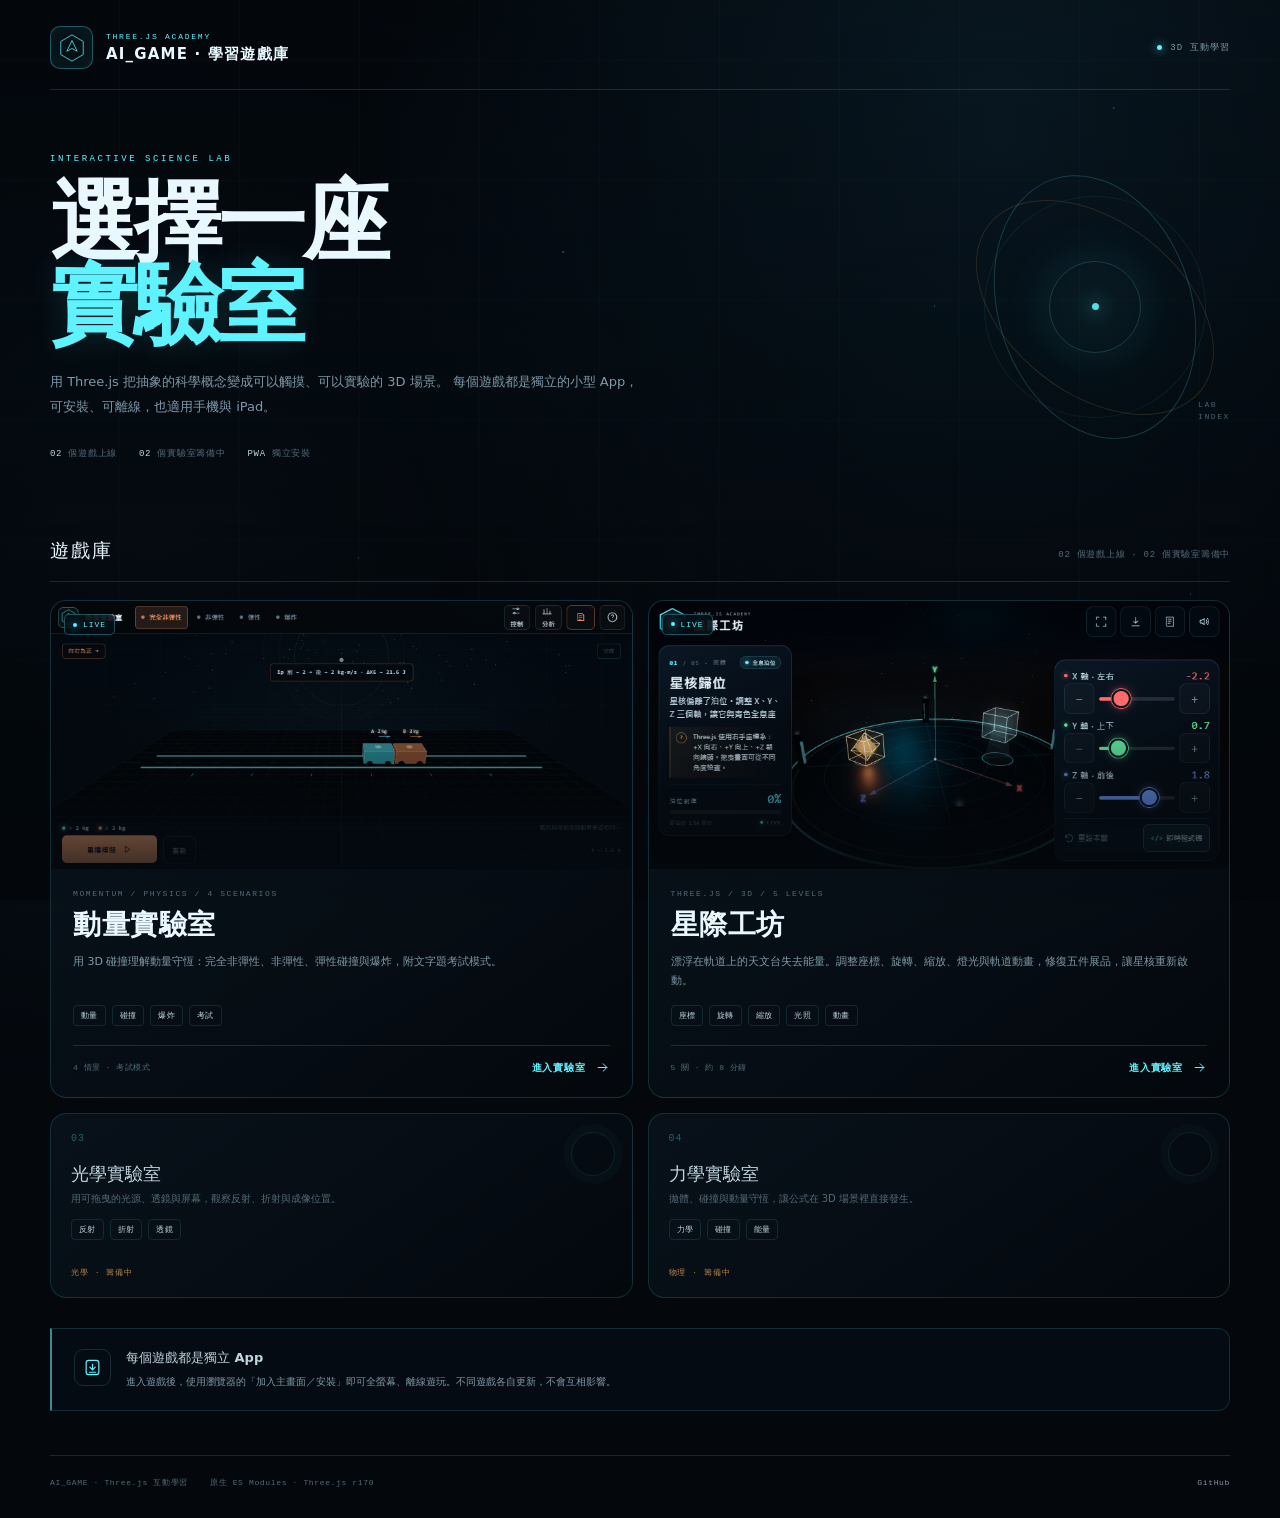
==== commit 93da6396: "feat: add momentum lab simulator" ====
--- a/index.html
+++ b/index.html
@@ -4,8 +4,8 @@
   <meta charset="UTF-8" />
   <meta name="viewport" content="width=device-width, initial-scale=1, viewport-fit=cover" />
   <meta name="theme-color" content="#04070c" />
-  <meta name="description" content="星際工坊 · Three.js 互動學習遊戲庫。以 3D 場景學習座標、旋轉、縮放、光照與物理。" />
-  <title>星際工坊 · 學習遊戲庫</title>
+  <meta name="description" content="AI_GAME · Three.js 互動學習遊戲庫。以 3D 場景學習座標、旋轉、縮放、光照、動量與物理。" />
+  <title>AI_GAME · 學習遊戲庫</title>
   <link rel="icon" href="data:image/svg+xml,%3Csvg xmlns='http://www.w3.org/2000/svg' viewBox='0 0 64 64'%3E%3Cpath d='M32 4 56 18v28L32 60 8 46V18Z' fill='%23050b12' stroke='%235ff3ff' stroke-width='2'/%3E%3Cpath d='m21 39 11-23 11 23-11-6Z' fill='none' stroke='%235ff3ff' stroke-width='2' stroke-linejoin='round'/%3E%3C/svg%3E" />
   <link rel="stylesheet" href="./hub.css" />
 </head>
@@ -22,7 +22,7 @@
       </span>
       <span class="brand-copy">
         <span class="brand-kicker">THREE.JS ACADEMY</span>
-        <span class="brand-name">星際工坊 · 學習遊戲庫</span>
+        <span class="brand-name">AI_GAME · 學習遊戲庫</span>
       </span>
     </a>
     <div class="header-status">
@@ -47,7 +47,7 @@
           每個遊戲都是獨立的小型 App，可安裝、可離線，也適用手機與 iPad。
         </p>
         <div class="hero-meta">
-          <span><b>01</b> 個遊戲上線</span>
+          <span><b>02</b> 個遊戲上線</span>
           <span><b>02</b> 個實驗室籌備中</span>
           <span><b>PWA</b> 獨立安裝</span>
         </div>
@@ -83,7 +83,7 @@
   </main>
 
   <footer class="hub-footer">
-    <span>星際工坊 · Three.js 互動學院</span>
+    <span>AI_GAME · Three.js 互動學習</span>
     <span>原生 ES Modules · Three.js r170</span>
     <a href="https://github.com/lucas151129/AI_GAME">GitHub</a>
   </footer>
--- a/hub.css
+++ b/hub.css
@@ -353,7 +353,7 @@
 
 .game-grid {
   display: grid;
-  grid-template-columns: minmax(0, 1.42fr) minmax(260px, 0.58fr);
+  grid-template-columns: repeat(2, minmax(0, 1fr));
   gap: 15px;
   margin-top: 18px;
 }
@@ -372,7 +372,7 @@
 }
 
 .game-card.is-live {
-  grid-row: span 2;
+  grid-row: auto;
 }
 
 .game-card.is-live:hover,
